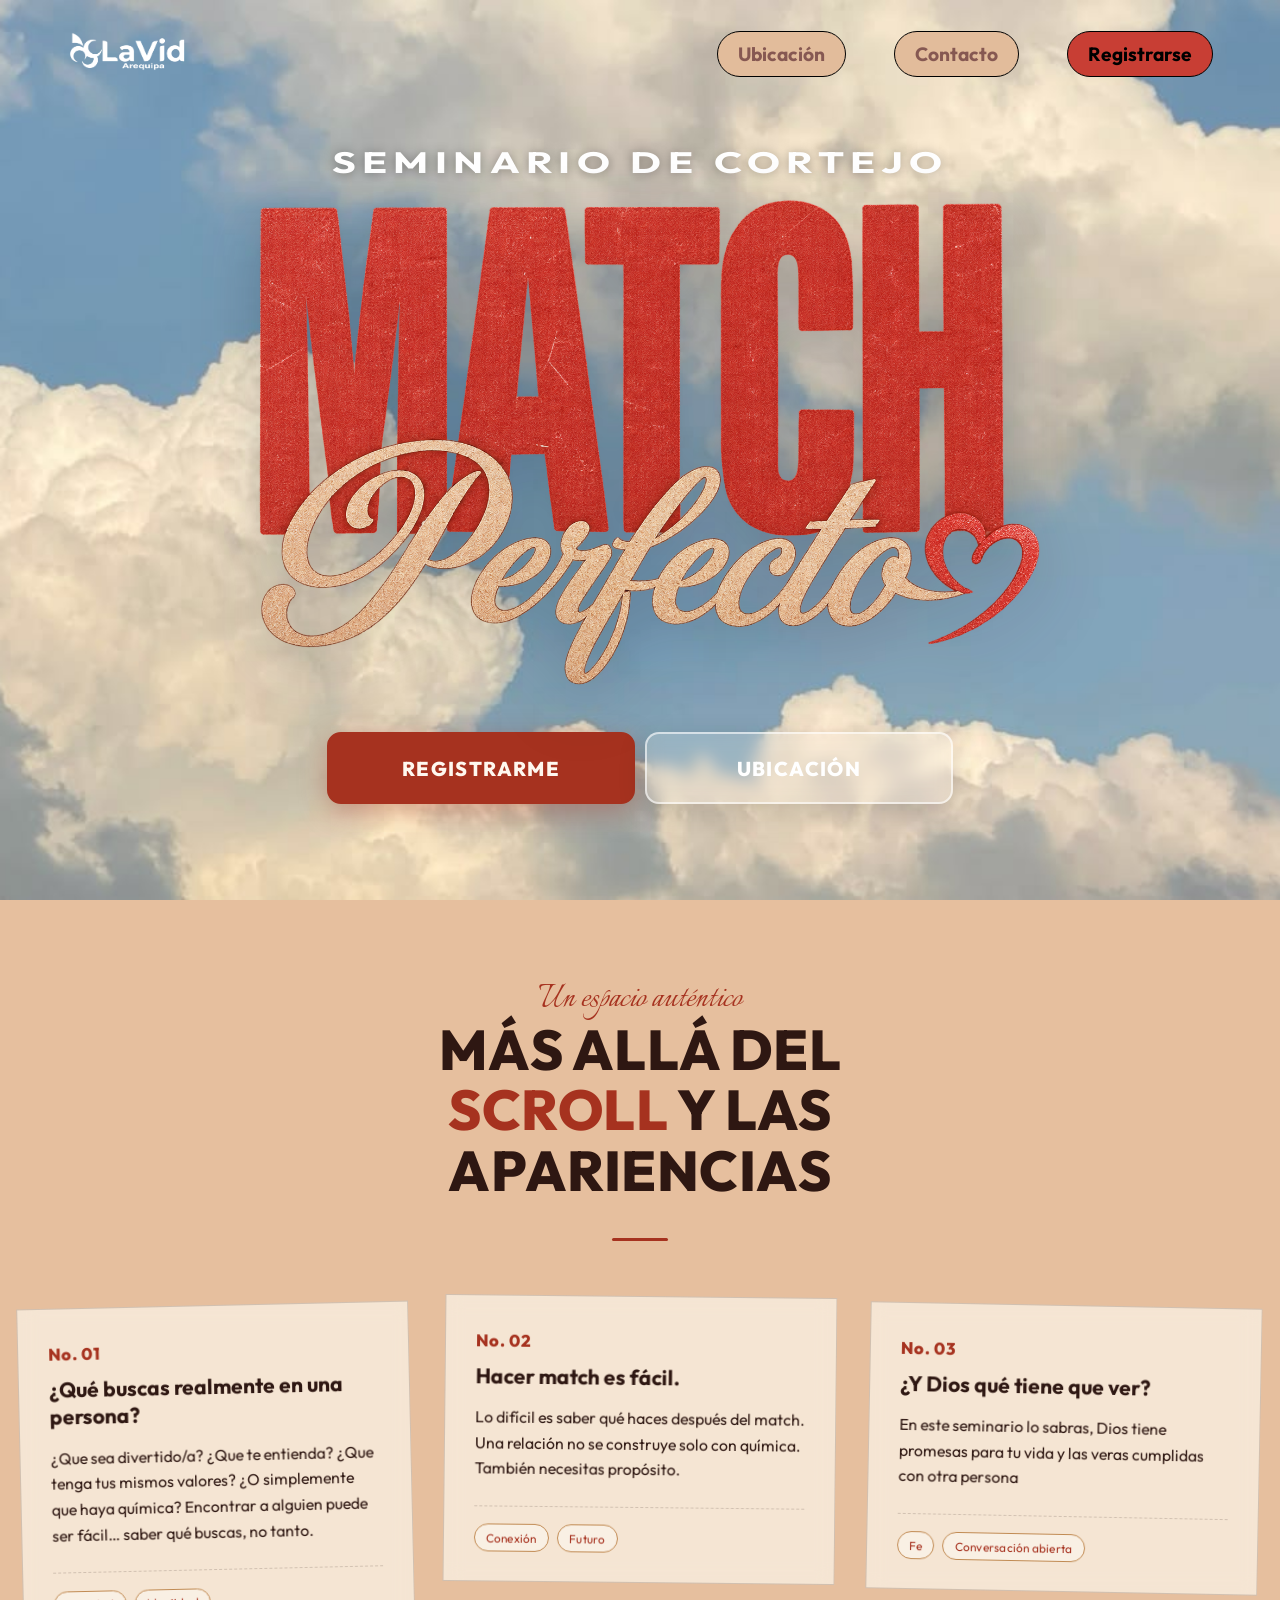
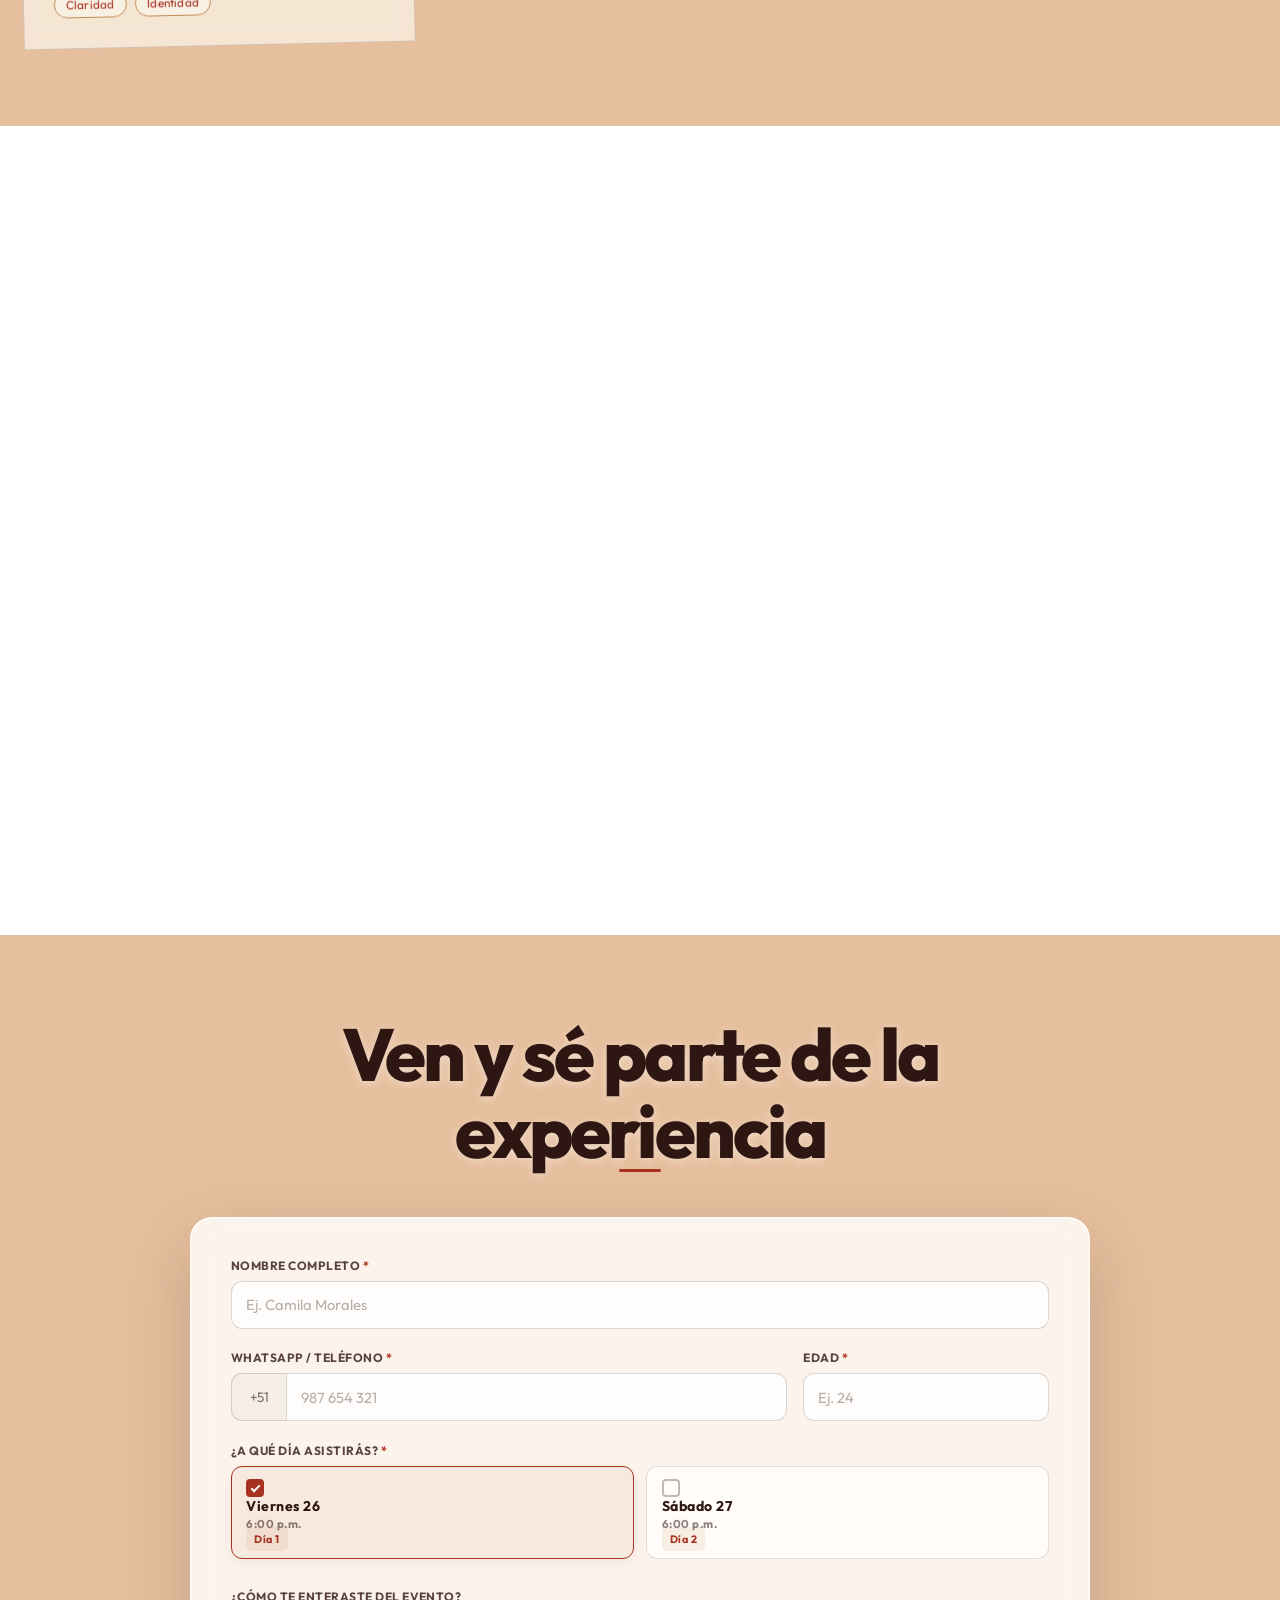
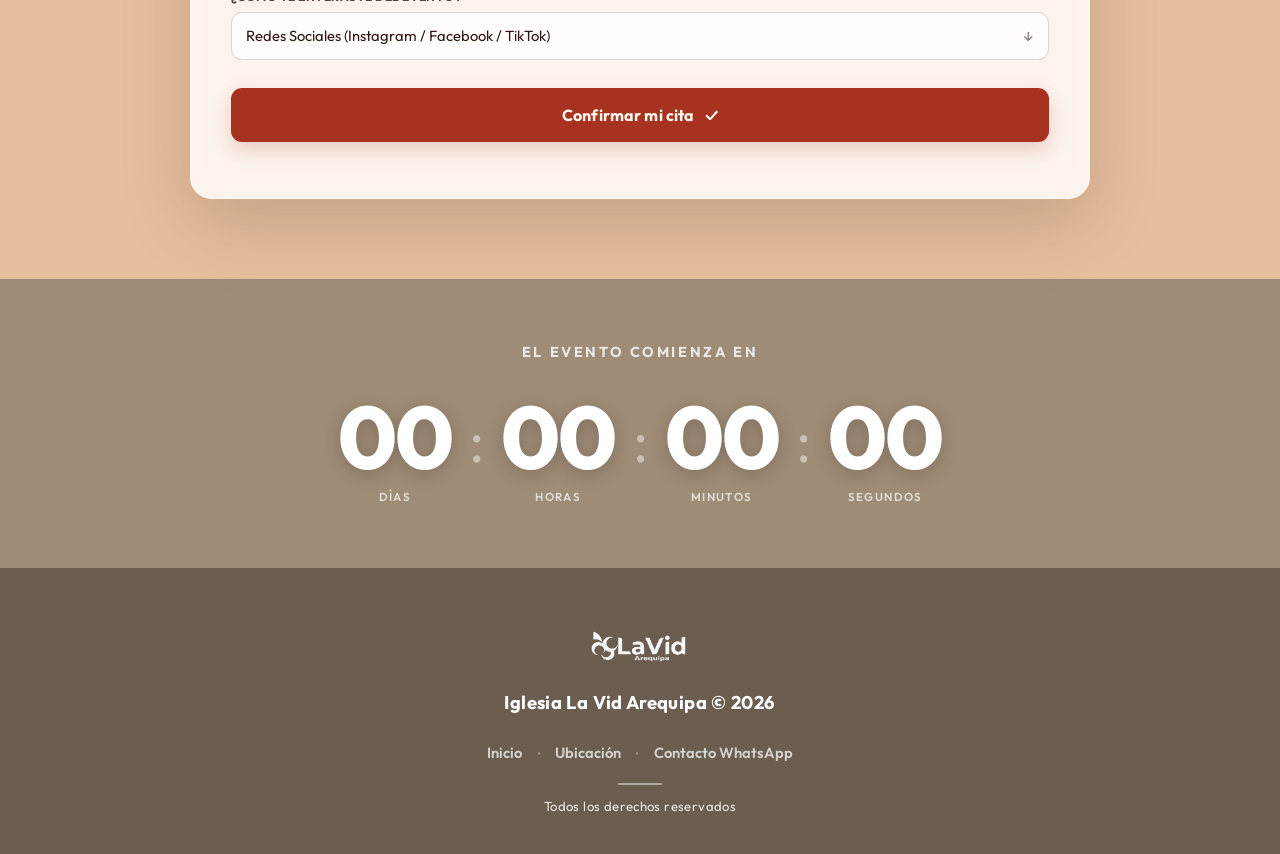
==== index.html @ 31c8af8b "agrega archivos del sitio" ====
<!DOCTYPE html>
<html lang="es">

<head>
    <meta charset="UTF-8">
    <meta name="viewport" content="width=device-width, initial-scale=1.0">
    <link rel="preconnect" href="https://fonts.googleapis.com">
    <link rel="shortcut icon" href="Logo-multiuso.png" type="image/x-icon">
    <link
        href="https://fonts.googleapis.com/css2?family=Italianno&family=Outfit:wght@400;500;600;700;800;900&display=swap"
        rel="stylesheet">
    <link rel="stylesheet" href="style.css">
    <title>Match Perfecto | La Vid Arequipa</title>
</head>

<body>
    <header>
        <a href="index.html"><img src="Logo La Vid Blanco (1).png" alt="Logo La Vid" class="logo"></a>
        <button class="hamburger" id="hamburgerBtn" aria-label="Abrir menú" aria-expanded="false">
            <span class="hamburger-line"></span>
            <span class="hamburger-line"></span>
            <span class="hamburger-line"></span>
        </button>
        <nav class="nav" id="mainNav">
            <ul>
                <li><a href="ubicación.html">Ubicación</a></li>
                <li><a href="#" id="contactoBtn" class="contacto-btn">Contacto</a></li>
            </ul>
            <button class="btn-registrarse"
                onclick="document.getElementById('reservationForm').scrollIntoView({behavior:'smooth'})">Registrarse</button>
        </nav>
    </header>
    <div class="nav-overlay" id="navOverlay"></div>
    <main class="hero-container">
        <div class="hero" data-anim="fade-up">
            <h1 class="sr-only">Match Perfecto</h1>
            <div class="hero-title-wrapper" id="heroTitleWrapper">
                <p class="hero-seminario">SEMINARIO DE CORTEJO</p>
                <picture class="hero-title-picture">
                    <source srcset="Match-titulo.png" type="image/png">
                    <img src="Match-titulo.png" alt="Match Perfecto - Título Principal" class="hero-title-img"
                        id="heroTitleImg" width="1296" height="837" loading="eager" fetchpriority="high"
                        draggable="false">
                </picture>
            </div>
            <div class="hero-cta">
                <a href="#reservationForm" class="hero-btn hero-btn--primary">REGISTRARME</a>
                <a href="ubicación.html" class="hero-btn hero-btn--secondary">UBICACIÓN</a>
            </div>
        </div>
    </main>

    <!-- Sección Rompecabezas tras el Hero -->
    <section class="section-2" id="puzzleSection" aria-label="Sección Rompecabezas">
        <div class="lv-root">
            <div class="lv-header" data-anim="fade-up">
                <p class="lv-eyebrow">Un espacio auténtico</p>
                <h2 class="lv-headline">Más allá del <span class="lv-accent">scroll</span> y las apariencias</h2>
                <span class="lv-rule"></span>
            </div>

            <div class="lv-cards">
                <article class="lv-card" data-anim="fade-up">
                    <span class="lv-num">No. 01</span>
                    <h3>¿Qué buscas realmente en una persona?</h3>
                    <p>¿Que sea divertido/a? ¿Que te entienda? ¿Que tenga tus mismos valores? ¿O simplemente que haya
                        química? Encontrar a alguien puede ser fácil… saber qué buscas, no tanto.</p>
                    <hr class="lv-divider">
                    <div class="lv-tags">
                        <span>Claridad</span>
                        <span>Identidad</span>
                    </div>
                </article>

                <article class="lv-card" data-anim="fade-up">
                    <span class="lv-num">No. 02</span>
                    <h3>Hacer match es fácil.</h3>
                    <p>Lo difícil es saber qué haces después del match. Una relación no se construye solo con química.
                        También necesitas propósito.</p>
                    <hr class="lv-divider">
                    <div class="lv-tags">
                        <span>Conexión</span>
                        <span>Futuro</span>
                    </div>
                </article>

                <article class="lv-card" data-anim="fade-up">
                    <span class="lv-num">No. 03</span>
                    <h3>¿Y Dios qué tiene que ver?</h3>
                    <p>En este seminario lo sabras, Dios tiene promesas para tu vida y las veras cumplidas con otra
                        persona</p>
                    <hr class="lv-divider">
                    <div class="lv-tags">
                        <span>Fe</span>
                        <span>Conversación abierta</span>
                    </div>
                </article>
            </div>
        </div>
    </section>
    <section class="event-section">

        <div class="event-container">

            <div class="event-header" data-anim="fade-up">

                <span class="event-eyebrow">
                    COORDENADAS DEL EVENTO
                </span>

                <h2 class="event-title">
                    Tienes una cita.
                </h2>

                <p class="event-description">
                    Reserva el fin de semana para conectar con lo que realmente importa.
                </p>

            </div>


            <div class="event-cards">

                <!-- FECHA -->
                <article class="event-card" data-anim="fade-up">

                    <div class="event-icon">

                        <svg viewBox="0 0 24 24" aria-hidden="true">
                            <rect x="3" y="4.5" width="18" height="17" rx="2"></rect>
                            <line x1="7" y1="2.5" x2="7" y2="6.5"></line>
                            <line x1="17" y1="2.5" x2="17" y2="6.5"></line>
                            <line x1="3" y1="9" x2="21" y2="9"></line>
                        </svg>

                    </div>

                    <span class="event-label">
                        FECHA
                    </span>

                    <h3 class="event-main">
                        26 y 27 de<br>
                        Septiembre
                    </h3>

                    <p class="event-small">
                        Elige tu día o ven a ambos
                    </p>

                </article>


                <!-- HORARIO -->
                <article class="event-card" data-anim="fade-up">

                    <div class="event-icon">

                        <svg viewBox="0 0 24 24" aria-hidden="true">
                            <circle cx="12" cy="12" r="9"></circle>
                            <polyline points="12,7 12,12 15.5,14"></polyline>
                        </svg>

                    </div>

                    <span class="event-label">
                        HORARIO
                    </span>

                    <h3 class="event-main">
                        6:00 p.m.
                    </h3>

                    <p class="event-small">
                        Puntualidad recomendada
                    </p>

                </article>


                <!-- LUGAR -->
                <article class="event-card event-card--interactive" data-anim="fade-up"
                    onclick="window.location.href='ubicación.html'">

                    <div class="event-icon">

                        <svg viewBox="0 0 24 24" aria-hidden="true">
                            <path d="M20 10.5c0 5-8 10-8 10s-8-5-8-10a8 8 0 1 1 16 0z"></path>
                            <circle cx="12" cy="10.5" r="2.5"></circle>
                        </svg>

                    </div>

                    <span class="event-label">
                        LUGAR
                    </span>

                    <h3 class="event-main event-location">
                        Av. Jorge Chávez
                    </h3>

                    <p class="event-small">
                        Arequipa, Perú
                    </p>

                    <a href="ubicación.html" class="event-card-action">Ver mapa y referencias →</a>

                </article>

            </div>

        </div>

    </section>
    <section class="section-4">
        <div class="reservation-container" data-anim="fade-up">

            <!-- CABECERA -->
            <div class="reservation-header">

                <h2 class="reservation-title">
                    Ven y sé parte de la experiencia
                </h2>



                <span class="reservation-line"></span>

            </div>


            <!-- FORMULARIO -->
            <form class="reservation-form" id="reservationForm" action="https://formspree.io/f/xgaerryn" method="POST">

                <!-- NOMBRE -->
                <div class="form-group">

                    <label for="name">
                        NOMBRE COMPLETO <span>*</span>
                    </label>

                    <input type="text" id="name" name="name" placeholder="Ej. Camila Morales" autocomplete="name"
                        required>

                </div>


                <!-- WHATSAPP + EDAD -->
                <div class="form-row">

                    <div class="form-group whatsapp-group">

                        <label for="phone">
                            WHATSAPP / TELÉFONO <span>*</span>
                        </label>

                        <div class="phone-input">

                            <div class="phone-prefix">
                                +51
                            </div>

                            <input type="tel" id="phone" name="phone" placeholder="987 654 321" autocomplete="tel"
                                inputmode="tel" required>

                        </div>

                    </div>


                    <div class="form-group age-group">

                        <label for="age">
                            EDAD <span>*</span>
                        </label>

                        <input type="number" id="age" name="age" placeholder="Ej. 24" min="13" max="100" required>

                    </div>

                </div>


                <!-- DÍA -->
                <div class="form-group">

                    <label>
                        ¿A QUÉ DÍA ASISTIRÁS? <span>*</span>
                    </label>

                    <div class="day-options">

                        <label class="day-option active">

                            <input type="checkbox" name="day" value="Viernes 26" checked>

                            <div class="day-check"></div>

                            <div class="day-info">

                                <strong>
                                    Viernes 26
                                </strong>

                                <small>
                                    6:00 p.m.
                                </small>

                            </div>

                            <span class="day-number">
                                Día 1
                            </span>

                        </label>


                        <label class="day-option">

                            <input type="checkbox" name="day" value="Sábado 27">

                            <div class="day-check"></div>

                            <div class="day-info">

                                <strong>
                                    Sábado 27
                                </strong>

                                <small>
                                    6:00 p.m.
                                </small>

                            </div>

                            <span class="day-number">
                                Día 2
                            </span>

                        </label>

                    </div>

                </div>


                <!-- CÓMO SE ENTERÓ -->
                <div class="form-group">

                    <label for="source">
                        ¿CÓMO TE ENTERASTE DEL EVENTO?
                    </label>

                    <div class="select-wrapper">

                        <select id="source" name="source">

                            <option value="Redes Sociales">
                                Redes Sociales (Instagram / Facebook / TikTok)
                            </option>

                            <option value="Amigos">
                                Por un amigo
                            </option>

                            <option value="Iglesia">
                                Por la iglesia
                            </option>

                            <option value="Invitación">
                                Invitación personal
                            </option>

                            <option value="Otro">
                                Otro
                            </option>

                        </select>

                        <span class="select-arrow">
                            ↓
                        </span>

                    </div>

                </div>


                <!-- BOTÓN -->
                <button type="submit" class="reservation-button">
                    Confirmar mi cita
                    <span>✓</span>
                </button>


                <!-- MENSAJE -->
                <div class="reservation-message" id="reservationMessage" aria-live="polite"></div>

            </form>

        </div>

    </section>

    <!-- COUNTDOWN -->
    <section class="countdown-section" id="countdownSection">
        <div class="countdown-inner">
            <p class="countdown-label">EL EVENTO COMIENZA EN</p>
            <div class="countdown-boxes">
                <div class="countdown-box">
                    <span class="countdown-value" id="cdDays">00</span>
                    <span class="countdown-unit">DÍAS</span>
                </div>
                <span class="countdown-separator">:</span>
                <div class="countdown-box">
                    <span class="countdown-value" id="cdHours">00</span>
                    <span class="countdown-unit">HORAS</span>
                </div>
                <span class="countdown-separator">:</span>
                <div class="countdown-box">
                    <span class="countdown-value" id="cdMinutes">00</span>
                    <span class="countdown-unit">MINUTOS</span>
                </div>
                <span class="countdown-separator">:</span>
                <div class="countdown-box">
                    <span class="countdown-value" id="cdSeconds">00</span>
                    <span class="countdown-unit">SEGUNDOS</span>
                </div>
            </div>
        </div>
    </section>

    <!-- FOOTER -->
    <footer class="site-footer" data-anim="fade-up">
        <div class="footer-inner">
            <a href="index.html"><img src="Logo La Vid Blanco (1).png" alt="Logo La Vid" class="footer-logo"></a>
            <p class="footer-text">Iglesia La Vid Arequipa © 2026</p>
            <div class="footer-links">
                <a href="index.html">Inicio</a>
                <span class="footer-dot">•</span>
                <a href="ubicación.html">Ubicación</a>
                <span class="footer-dot">•</span>
                <a href="#" class="contacto-btn">Contacto WhatsApp</a>
            </div>
            <span class="footer-line"></span>
            <p class="footer-sub">Todos los derechos reservados</p>
        </div>
    </footer>

    <script>
        (function () {
            /* ---- Hamburger menu ---- */
            const btn = document.getElementById('hamburgerBtn');
            const nav = document.getElementById('mainNav');
            const overlay = document.getElementById('navOverlay');
            function toggle() {
                const open = nav.classList.toggle('nav--open');
                btn.classList.toggle('hamburger--active', open);
                overlay.classList.toggle('nav-overlay--visible', open);
                btn.setAttribute('aria-expanded', open);
                document.body.style.overflow = open ? 'hidden' : '';
            }
            function close() {
                nav.classList.remove('nav--open');
                btn.classList.remove('hamburger--active');
                overlay.classList.remove('nav-overlay--visible');
                btn.setAttribute('aria-expanded', 'false');
                document.body.style.overflow = '';
            }
            btn.addEventListener('click', toggle);
            overlay.addEventListener('click', close);
            nav.querySelectorAll('a, .btn-registrarse').forEach(function (el) {
                el.addEventListener('click', close);
            });

            /* ---- Scroll entrance animations ---- */
            var animEls = document.querySelectorAll('[data-anim]');
            if ('IntersectionObserver' in window) {
                var delay = 0;
                var observer = new IntersectionObserver(function (entries) {
                    entries.forEach(function (entry) {
                        if (entry.isIntersecting) {
                            var el = entry.target;
                            var d = el.dataset.delay || 0;
                            setTimeout(function () {
                                el.classList.add('anim-visible');
                            }, d);
                            observer.unobserve(el);
                        }
                    });
                }, { threshold: 0.12, rootMargin: '0px 0px -40px 0px' });

                animEls.forEach(function (el, i) {
                    /* stagger cards */
                    if (el.classList.contains('lv-card') || el.classList.contains('event-card')) {
                        el.dataset.delay = i * 120;
                    }
                    observer.observe(el);
                });
            } else {
                /* fallback: show everything */
                animEls.forEach(function (el) { el.classList.add('anim-visible'); });
            }

            /* ---- Day option checkbox toggle ---- */
            document.querySelectorAll('.day-option').forEach(function (opt) {
                var cb = opt.querySelector('input[type="checkbox"]');
                opt.addEventListener('click', function (e) {
                    if (e.target !== cb) {
                        // click was on the label wrapper, checkbox toggles automatically
                    }
                    setTimeout(function () {
                        opt.classList.toggle('active', cb.checked);
                    }, 0);
                });
            });

            /* ---- WhatsApp Contact ---- */
            // 👉 AQUÍ SOLO CAMBIA EL NÚMERO (código de país sin signos ni espacios, ej: 51987654321)
            var WHATSAPP_NUMERO = '51999999999'; // 👈 Pon tu número aquí
            var WHATSAPP_MENSAJE = '¡Hola! Quisiera más información sobre el evento Match Perfecto 🎯';

            function contactarWhatsApp() {
                var cleanNumber = WHATSAPP_NUMERO.replace(/[^0-9]/g, '');
                var url = 'https://wa.me/' + cleanNumber + '?text=' + encodeURIComponent(WHATSAPP_MENSAJE);
                window.open(url, '_blank', 'noopener,noreferrer');
            }

            document.querySelectorAll('.contacto-btn, #contactoBtn').forEach(function (btnEl) {
                btnEl.addEventListener('click', function (e) {
                    e.preventDefault();
                    contactarWhatsApp();
                });
            });

            /* ---- Smooth scroll for hero CTA ---- */
            document.querySelectorAll('.hero-btn--primary').forEach(function (btn) {
                btn.addEventListener('click', function (e) {
                    e.preventDefault();
                    var target = document.getElementById('reservationForm');
                    if (target) target.scrollIntoView({ behavior: 'smooth' });
                });
            });

            /* ---- Countdown Timer ---- */
            (function countdown() {
                // Target: September 26, 2026 at 6:00 PM (local time)
                var target = new Date(2026, 8, 26, 18, 0, 0).getTime();
                var daysEl = document.getElementById('cdDays');
                var hoursEl = document.getElementById('cdHours');
                var minutesEl = document.getElementById('cdMinutes');
                var secondsEl = document.getElementById('cdSeconds');

                function pad(n) { return n < 10 ? '0' + n : n; }

                function update() {
                    var now = Date.now();
                    var diff = target - now;
                    if (diff <= 0) {
                        daysEl.textContent = '00';
                        hoursEl.textContent = '00';
                        minutesEl.textContent = '00';
                        secondsEl.textContent = '00';
                        return;
                    }
                    var d = Math.floor(diff / (1000 * 60 * 60 * 24));
                    var h = Math.floor((diff / (1000 * 60 * 60)) % 24);
                    var m = Math.floor((diff / (1000 * 60)) % 60);
                    var s = Math.floor((diff / 1000) % 60);
                    daysEl.textContent = pad(d);
                    hoursEl.textContent = pad(h);
                    minutesEl.textContent = pad(m);
                    secondsEl.textContent = pad(s);
                }
                update();
                setInterval(update, 1000);
            })();
        })();
    </script>
</body>

</html>
---- style.css ----
/* Reset y diseño base */
*,
*::before,
*::after {
    margin: 0;
    padding: 0;
    box-sizing: border-box;
}


:root {
    --hero-max-width: min(860px, 90vw);
    --hero-aspect: 1296 / 837;
    --ink: #2E1712;
    --brick: #A6321F;
    --gold: #C08A52;
    --paper: rgba(251, 244, 232, 0.72);
    --line: rgba(46, 23, 18, 0.18);
    /* Tipografías: Outfit (sin serifa), Italianno (manuscrita) */
    font-family: 'Outfit', -apple-system, BlinkMacSystemFont, 'Segoe UI', Roboto, sans-serif;
    color: var(--ink);
}

/* =========================================================
   ANIMACIONES DE ENTRADA (Scroll)
========================================================= */
@keyframes fadeUp {
    from {
        opacity: 0;
        transform: translateY(32px);
    }

    to {
        opacity: 1;
        transform: translateY(0);
    }
}

[data-anim] {
    opacity: 0;
    transform: translateY(32px);
    transition: opacity 0.7s cubic-bezier(0.16, 1, 0.3, 1),
        transform 0.7s cubic-bezier(0.16, 1, 0.3, 1);
}

[data-anim].anim-visible {
    opacity: 1;
    transform: translateY(0);
}

body {
    width: 100%;
    min-height: 100vh;
    min-height: 100dvh;
    background: url(sky.jpg) center / cover no-repeat fixed;
    font-family: 'Outfit', -apple-system, BlinkMacSystemFont, 'Segoe UI', Roboto, sans-serif;
    display: flex;
    flex-direction: column;
    justify-content: flex-start;
    align-items: center;
    overflow-x: hidden;
}

/*------------HEADER--------------------*/
header {
    width: 100%;
    max-width: 100%;
    min-height: 4rem;
    background-color: transparent;
    display: flex;
    align-items: center;
    justify-content: space-between;
    padding: 1.5rem 4.2rem;
    gap: 1rem;
    flex-wrap: wrap;
    position: fixed;
    top: 0;
    z-index: 100;
}

/*-----LOGO----------*/
.logo {
    max-width: 100%;
    height: 55px;
    transition: transform 0.3s ease-in-out;
}

.logo:hover {
    cursor: pointer;
    transform: scale(1.1);
}

/*---------------NAV-----------------*/
.nav {
    display: flex;
    align-items: center;
    justify-content: space-between;
    gap: 3rem;

}

ul {
    display: flex;
    gap: 3rem;
    list-style: none;
}

a {
    text-decoration: none;
    color: #4a152199;
    font-family: 'Outfit', sans-serif;
    font-size: 1.2rem;
    font-weight: bold;
}

li {
    border: 1px solid #000;
    padding: 10px 20px;
    border-radius: 50px;
    background-color: #e2bc9b;
}

nav:hover {
    cursor: pointer;
}

button {
    background-color: transparent;
    border: 1px solid #000;
    padding: 10px 20px;
    border-radius: 50px;
    font-size: 1.2rem;
    font-family: 'Outfit', sans-serif;
    font-weight: bold;
    background-color: #c83e34;
}

/* ---- Hamburger Button ---- */
.hamburger {
    display: none;
    flex-direction: column;
    justify-content: center;
    align-items: center;
    gap: 5px;
    width: 42px;
    height: 42px;
    background: rgba(255, 255, 255, 0.15);
    backdrop-filter: blur(8px);
    -webkit-backdrop-filter: blur(8px);
    border: 1px solid rgba(255, 255, 255, 0.25);
    border-radius: 10px;
    padding: 0;
    cursor: pointer;
    z-index: 200;
    transition: background 0.3s ease;
}

.hamburger:hover {
    background: rgba(255, 255, 255, 0.28);
}

.hamburger-line {
    display: block;
    width: 22px;
    height: 2.5px;
    background: #fff;
    border-radius: 2px;
    transition: transform 0.35s cubic-bezier(0.4, 0, 0.2, 1),
        opacity 0.25s ease;
    transform-origin: center;
}

.hamburger--active .hamburger-line:nth-child(1) {
    transform: translateY(7.5px) rotate(45deg);
}

.hamburger--active .hamburger-line:nth-child(2) {
    opacity: 0;
}

.hamburger--active .hamburger-line:nth-child(3) {
    transform: translateY(-7.5px) rotate(-45deg);
}

/* ---- Nav Overlay ---- */
.nav-overlay {
    position: fixed;
    inset: 0;
    background: rgba(0, 0, 0, 0.45);
    backdrop-filter: blur(2px);
    -webkit-backdrop-filter: blur(2px);
    z-index: 90;
    opacity: 0;
    pointer-events: none;
    transition: opacity 0.35s ease;
}

.nav-overlay--visible {
    opacity: 1;
    pointer-events: auto;
}

/* Contenedor principal del Hero */
.hero-container {
    width: 100%;
    min-height: 100vh;
    min-height: 100dvh;
    display: flex;
    justify-content: center;
    align-items: center;
    padding: 5rem 1.25rem 2.5rem;
    position: relative;
}

.hero {
    width: 100%;
    display: flex;
    flex-direction: column;
    justify-content: center;
    align-items: center;
}

/* Envoltura del título para preservar proporción y animación */
.hero-title-wrapper {
    width: 100%;
    max-width: var(--hero-max-width);
    display: flex;
    flex-direction: column;
    justify-content: center;
    align-items: center;
    position: relative;
    animation: heroFloat 5.5s ease-in-out infinite;
    will-change: transform;
}

/* SEMINARIO DE CORTEJO */
.hero-seminario {
    width: 100%;
    text-align: center;
    font-family: 'Trebuchet MS', 'Tahoma', 'Outfit', sans-serif;
    font-weight: 700;
    font-size: clamp(0.95rem, 3.2vw, 2.6rem);
    letter-spacing: clamp(0.12em, 0.5vw, 0.28em);
    text-transform: uppercase;
    color: #fff;
    line-height: 1;
    margin: 0 0 clamp(-2.2rem, -2.5vw, -0.4rem) 0;
    padding: 0;
    text-shadow: 0 2px 12px rgba(0, 0, 0, 0.35);
    transform: scaleY(0.72);
    transform-origin: bottom center;
}

.hero-title-picture {
    width: 100%;
    display: flex;
    justify-content: center;
    align-items: center;
}

/* Hero CTA Buttons */
.hero-cta {
    display: flex;
    align-items: center;
    justify-content: center;
    gap: clamp(0.35rem, 0.8vw, 0.6rem);
    margin-top: clamp(1rem, 2.5vw, 2.2rem);
    width: 100%;
    max-width: 650px;
    padding: 0 0.75rem;
}

.hero-btn {
    display: inline-flex;
    align-items: center;
    justify-content: center;
    padding: clamp(1rem, 2vw, 1.35rem) clamp(1.2rem, 3vw, 2.8rem);
    border-radius: 14px;
    font-family: 'Outfit', sans-serif;
    font-size: clamp(0.95rem, 1.7vw, 1.25rem);
    font-weight: 800;
    letter-spacing: 0.07em;
    text-decoration: none;
    text-transform: uppercase;
    cursor: pointer;
    transition: transform 0.3s cubic-bezier(0.16, 1, 0.3, 1),
                box-shadow 0.3s cubic-bezier(0.16, 1, 0.3, 1),
                background 0.3s cubic-bezier(0.16, 1, 0.3, 1),
                border-color 0.3s ease;
    flex: 1;
    min-width: 0;
    text-align: center;
    white-space: nowrap;
}

.hero-btn--primary {
    background: var(--brick);
    color: #FFF8EF;
    border: 2px solid var(--brick);
    box-shadow: 0 8px 28px rgba(166, 50, 31, 0.35);
}

.hero-btn--primary:hover {
    background: #8F291B;
    border-color: #8F291B;
    transform: translateY(-3px);
    box-shadow: 0 14px 38px rgba(166, 50, 31, 0.45);
}

.hero-btn--secondary {
    background: rgba(255, 255, 255, 0.18);
    color: #fff;
    border: 2px solid rgba(255, 255, 255, 0.6);
    backdrop-filter: blur(8px);
    -webkit-backdrop-filter: blur(8px);
    box-shadow: 0 8px 28px rgba(0, 0, 0, 0.15);
}

.hero-btn--secondary:hover {
    background: rgba(255, 255, 255, 0.32);
    border-color: #fff;
    transform: translateY(-3px);
    box-shadow: 0 14px 38px rgba(0, 0, 0, 0.22);
}

/* Imagen del título responsive pero siempre idéntica en proporciones y texturas */
.hero-title-img {
    width: 100%;
    height: auto;
    aspect-ratio: var(--hero-aspect);
    object-fit: contain;
    display: block;
    user-select: none;
    -webkit-user-drag: none;
    filter: drop-shadow(0 16px 32px rgba(18, 32, 54, 0.28));
    transition: transform 0.4s cubic-bezier(0.16, 1, 0.3, 1),
        filter 0.4s cubic-bezier(0.16, 1, 0.3, 1);
}

/* Micro-interacción al interactuar */
.hero-title-wrapper:hover .hero-title-img {
    transform: scale(1.018);
    filter: drop-shadow(0 22px 42px rgba(18, 32, 54, 0.38));
}

/* Animación sutil de levitación atmosférica */
@keyframes heroFloat {

    0%,
    100% {
        transform: translateY(0);
    }

    50% {
        transform: translateY(-8px);
    }
}

/* Accesibilidad para motores de búsqueda y lectores de pantalla */
.sr-only {
    position: absolute;
    width: 1px;
    height: 1px;
    padding: 0;
    margin: -1px;
    overflow: hidden;
    clip: rect(0, 0, 0, 0);
    white-space: nowrap;
    border-width: 0;
}

/* ---- Responsive: Tablet & Mobile ---- */
@media (max-width: 768px) {
    header {
        padding: 1rem 1.2rem;
    }

    .logo {
        height: 40px;
    }

    .hamburger {
        display: flex;
    }

    .nav {
        position: fixed;
        top: 0;
        right: 0;
        width: min(300px, 80vw);
        height: 100vh;
        height: 100dvh;
        flex-direction: column;
        align-items: stretch;
        justify-content: flex-start;
        padding: 5rem 1.8rem 2rem;
        gap: 1.5rem;
        background: linear-gradient(165deg, #3b1510 0%, #1e0b09 100%);
        transform: translateX(100%);
        transition: transform 0.4s cubic-bezier(0.4, 0, 0.2, 1);
        z-index: 150;
        box-shadow: -8px 0 30px rgba(0, 0, 0, 0.35);
    }

    .nav--open {
        transform: translateX(0);
    }

    .nav ul {
        flex-direction: column;
        gap: 0.6rem;
    }

    .nav ul li {
        background: rgba(255, 255, 255, 0.08);
        border-color: rgba(255, 255, 255, 0.15);
        text-align: center;
    }

    .nav ul li a {
        color: rgba(255, 255, 255, 0.85);
        font-size: 1.05rem;
    }

    .nav .btn-registrarse {
        width: 100%;
        text-align: center;
        color: #fff;
    }

    .hero-container {
        min-height: 50vh;
        min-height: 50dvh;
        padding: 4rem 1rem 2rem;
    }

    .hero-title-wrapper {
        max-width: 92vw;
    }

    .hero-seminario {
        margin-bottom: -1.4rem;
        font-size: clamp(0.85rem, 2.8vw, 1.6rem);
    }

    .hero-cta {
        margin-top: 1rem;
    }

    .hero-btn {
        padding: 0.85rem 1.8rem;
        font-size: 0.95rem;
    }
}

/* Ajustes responsivos para pantallas ultra-pequeñas */
@media (max-width: 480px) {
    header {
        padding: 0.8rem 1rem;
    }

    .logo {
        height: 34px;
    }

    .hero-container {
        padding: 3.5rem 0.75rem 1.5rem;
    }

    .hero-title-wrapper {
        max-width: 96vw;
        animation-duration: 4.8s;
    }

    .hero-title-img {
        filter: drop-shadow(0 10px 22px rgba(18, 32, 54, 0.25));
    }

    .hero-seminario {
        margin-bottom: -1rem;
        font-size: clamp(0.7rem, 3vw, 1.1rem);
        letter-spacing: 0.2em;
    }

    .hero-cta {
        margin-top: 0.8rem;
        gap: 0.4rem;
    }

    .hero-btn {
        padding: 0.75rem 1.2rem;
        font-size: 0.85rem;
        border-radius: 10px;
    }
}

/* Reducción de movimiento para accesibilidad */
@media (prefers-reduced-motion: reduce) {
    .hero-title-wrapper {
        animation: none;
    }

    .hero-title-wrapper:hover .hero-title-img {
        transform: none;
    }
}

/* ===================================================
   (DESPUÉS DEL HERO)
   =================================================== */
.section-2,
.section-4 {
    background-color: #E6BF9E;
    width: 100%;
    min-height: 70vh;
    display: flex;
    justify-content: center;
    align-items: center;
    padding: 5rem 1.25rem;
}

.section-3 {
    width: 100%;
    min-height: 100vh;
}


.lv-header {
    text-align: center;
    max-width: 620px;
    margin: 0 auto 3.75rem;
}

.lv-eyebrow {
    font-family: 'Italianno', cursive;
    font-size: 2.4rem;
    line-height: 1;
    color: var(--brick);
    margin: 0 0 .1rem;
}

.lv-headline {
    font-family: 'Outfit', sans-serif;
    text-transform: uppercase;
    font-weight: 800;
    font-size: clamp(2.1rem, 4vw + 1.2rem, 3.5rem);
    line-height: 1.08;
    letter-spacing: .01em;
    margin: 0 0 1.5rem;
}

.lv-headline .lv-accent {
    color: var(--brick);
}

.lv-rule {
    display: inline-block;
    width: 56px;
    height: 3px;
    background: var(--brick);
    border-radius: 2px;
}

.lv-cards {
    display: grid;
    grid-template-columns: repeat(3, 1fr);
    gap: 2rem;
    align-items: start;
}

.lv-card {
    background: var(--paper);
    -webkit-backdrop-filter: blur(10px);
    backdrop-filter: blur(10px);
    border: 1px solid var(--line);
    padding: 2.1rem 1.85rem 1.85rem;
    transition: transform .25s ease;
}

@media (min-width:821px) {
    .lv-card:nth-child(1) {
        transform: rotate(-1.3deg);
    }

    .lv-card:nth-child(2) {
        transform: rotate(0.6deg);
        margin-top: -.6rem;
    }

    .lv-card:nth-child(3) {
        transform: rotate(1.1deg);
    }

    .lv-card:hover {
        transform: rotate(0deg);
    }
}

.lv-num {
    display: block;
    font-family: 'Outfit', sans-serif;
    font-weight: 800;
    font-size: 1.05rem;
    letter-spacing: .04em;
    color: var(--brick);
    margin-bottom: .75rem;
}

.lv-card h3 {
    font-family: 'Outfit', sans-serif;
    font-weight: 700;
    font-size: 1.32rem;
    line-height: 1.32;
    margin: 0 0 .9rem;
}

.lv-card p {
    font-family: 'Outfit', sans-serif;
    font-weight: 400;
    font-size: .99rem;
    line-height: 1.62;
    margin: 0 0 1.5rem;
    max-width: 34ch;
}

.lv-divider {
    border: none;
    border-top: 1px dashed var(--line);
    margin: 0 0 1.1rem;
}

.lv-tags {
    display: flex;
    gap: .5rem;
    flex-wrap: wrap;
}

.lv-tags span {
    font-family: 'Outfit', sans-serif;
    font-size: .74rem;
    letter-spacing: .02em;
    padding: .32rem .7rem;
    border: 1px solid var(--gold);
    border-radius: 999px;
    color: var(--brick);
    background: rgba(255, 255, 255, .4);
}

@media (max-width:820px) {
    .lv-cards {
        grid-template-columns: 1fr;
    }

    .lv-root {
        padding: 4rem 1.25rem 4.5rem;
    }
}

@media (prefers-reduced-motion: reduce) {
    .lv-card {
        transition: none;
    }
}

/*SECTION3*/



.event-section {
    width: 100%;
    min-height: 70vh;
    display: flex;
    justify-content: center;
    align-items: center;

    padding: 7rem 2rem;

    /* IMPORTANTE:
       No ponemos background-color.
       El cielo de body queda visible.
    */
    background: transparent;

    position: relative;
    overflow: hidden;
}


/* Contenedor general */

.event-container {
    width: 100%;
    max-width: 1250px;
    margin: 0 auto;
}


/* =========================================================
   CABECERA
========================================================= */

.event-header {
    text-align: center;

    max-width: 900px;
    margin: 0 auto 4.5rem;
}


/* Etiqueta superior */

.event-eyebrow {
    display: inline-flex;
    align-items: center;
    justify-content: center;

    padding: 0.55rem 1.4rem;

    border-radius: 999px;

    background: rgba(166, 50, 31, 0.88);

    border: 1px solid rgba(255, 255, 255, 0.28);

    color: #FFF8EF;

    font-family: 'Outfit', sans-serif;
    font-size: 0.78rem;
    font-weight: 600;

    letter-spacing: 0.08em;
    text-transform: uppercase;

    box-shadow:
        0 8px 25px rgba(46, 23, 18, 0.12);

    margin-bottom: 1.2rem;
}


/* Título */

.event-title {
    margin: 0;

    color: var(--ink);

    font-family: 'Outfit', sans-serif;

    font-size: clamp(3rem,
            6vw,
            5.2rem);

    font-weight: 800;

    line-height: 1.05;

    letter-spacing: -0.045em;

    text-shadow:
        0 2px 10px rgba(255, 255, 255, 0.35);
}


/* Descripción */

.event-description {
    margin: 1.2rem auto 0;

    max-width: 700px;

    color: rgba(46, 23, 18, 0.78);

    font-family: 'Outfit', sans-serif;

    font-size: clamp(1rem,
            1.5vw,
            1.25rem);

    font-weight: 400;

    line-height: 1.5;
}


/* =========================================================
   CARDS
========================================================= */

.event-cards {
    display: grid;

    grid-template-columns: repeat(3, 1fr);

    gap: 2rem;

    width: 100%;
}


/* Tarjeta */

.event-card {
    position: relative;

    min-height: 330px;

    padding: 2rem 1.8rem;

    display: flex;
    flex-direction: column;

    align-items: center;
    justify-content: flex-start;

    text-align: center;

    /* Cristal cálido */

    background: rgba(251, 244, 232, 0.72);

    border: 1px solid rgba(192, 138, 82, 0.55);

    border-radius: 18px;

    backdrop-filter: blur(8px);
    -webkit-backdrop-filter: blur(8px);

    box-shadow:
        0 15px 40px rgba(46, 23, 18, 0.12),
        inset 0 1px 0 rgba(255, 255, 255, 0.5);

    transition:
        transform 0.35s ease,
        box-shadow 0.35s ease,
        background 0.35s ease;
}


/* Pequeña inclinación como diseño editorial */

.event-card:nth-child(1) {
    transform: rotate(-0.8deg);
}

.event-card:nth-child(2) {
    transform: translateY(-8px);
}

.event-card:nth-child(3) {
    transform: rotate(0.8deg);
}


/* Hover */

.event-card:hover {
    transform: translateY(-10px) rotate(0deg);

    background: rgba(251, 244, 232, 0.84);

    box-shadow:
        0 25px 55px rgba(46, 23, 18, 0.18),
        inset 0 1px 0 rgba(255, 255, 255, 0.65);
}


/* =========================================================
   ICONOS
========================================================= */

.event-icon {
    width: 68px;
    height: 68px;

    border-radius: 50%;

    display: flex;
    align-items: center;
    justify-content: center;

    margin-bottom: 1.2rem;

    background: var(--brick);

    box-shadow:
        0 8px 18px rgba(166, 50, 31, 0.25);
}


/* SVG */

.event-icon svg {
    width: 30px;
    height: 30px;

    fill: none;

    stroke: #F8DFAE;

    stroke-width: 1.8;

    stroke-linecap: round;
    stroke-linejoin: round;
}


/* =========================================================
   TEXTOS
========================================================= */

.event-label {
    margin-bottom: 0.55rem;

    color: var(--brick);

    font-family: 'Outfit', sans-serif;

    font-size: 0.82rem;

    font-weight: 800;

    letter-spacing: 0.1em;

    text-transform: uppercase;
}


.event-main {
    margin: 0;

    color: var(--ink);

    font-family: 'Outfit', sans-serif;

    font-size: clamp(1.45rem,
            2vw,
            2rem);

    font-weight: 700;

    line-height: 1.3;

    letter-spacing: -0.025em;
}


/* Dirección */

.event-location {
    font-size: clamp(1.35rem,
            1.9vw,
            1.85rem);
}


/* Texto secundario */

.event-small {
    margin: 0.55rem 0 0;

    color: rgba(46, 23, 18, 0.65);

    font-family: 'Outfit', sans-serif;

    font-size: 0.92rem;

    line-height: 1.4;
}

/* =========================================================
   RESERVA TU CITA
========================================================= */


/* =========================================================
   CONTENEDOR
========================================================= */

.reservation-container {

    width: 100%;
    max-width: 900px;

    margin: 0 auto;
}


/* =========================================================
   CABECERA
========================================================= */

.reservation-header {

    text-align: center;

    margin-bottom: 2.8rem;
}


.reservation-title {

    margin: 0;

    color: var(--ink);

    font-family: 'Outfit', sans-serif;

    font-size: clamp(2.8rem,
            6vw,
            4.6rem);

    line-height: 1.05;

    font-weight: 800;

    letter-spacing: -0.04em;

    text-shadow:
        0 2px 10px rgba(255, 255, 255, 0.45);
}


.reservation-subtitle {

    margin: 0.7rem auto 1.2rem;

    color: rgba(46, 23, 18, 0.68);

    font-family: 'Outfit', sans-serif;

    font-size: clamp(0.95rem,
            1.6vw,
            1.15rem);

    line-height: 1.5;
}


.reservation-line {

    display: block;

    width: 42px;
    height: 3px;

    margin: 0 auto;

    background: var(--brick);

    border-radius: 999px;
}


/* =========================================================
   TARJETA DEL FORMULARIO
========================================================= */

.reservation-form {

    width: 100%;

    padding: 2.5rem;

    background: rgba(255, 252, 247, 0.88);

    border: 1px solid rgba(255, 255, 255, 0.75);

    border-radius: 22px;

    backdrop-filter: blur(14px);
    -webkit-backdrop-filter: blur(14px);

    box-shadow:
        0 25px 70px rgba(46, 23, 18, 0.18),
        inset 0 1px 0 rgba(255, 255, 255, 0.8);
}


/* =========================================================
   GRUPOS
========================================================= */

.form-group {

    width: 100%;

    margin-bottom: 1.35rem;
}


.form-group label {

    display: block;

    margin-bottom: 0.5rem;

    color: rgba(46, 23, 18, 0.8);

    font-family: 'Outfit', sans-serif;

    font-size: 0.75rem;

    font-weight: 700;

    letter-spacing: 0.04em;
}


.form-group label span {

    color: var(--brick);
}


/* =========================================================
   INPUTS
========================================================= */

.form-group input,
.form-group select {

    width: 100%;

    height: 48px;

    padding: 0 14px;

    border: 1px solid rgba(46, 23, 18, 0.16);

    border-radius: 11px;

    outline: none;

    background: rgba(255, 255, 255, 0.75);

    color: var(--ink);

    font-family: 'Outfit', sans-serif;

    font-size: 0.92rem;

    transition:
        border-color 0.25s ease,
        box-shadow 0.25s ease,
        background 0.25s ease;
}


.form-group input::placeholder {

    color: rgba(46, 23, 18, 0.35);
}


.form-group input:focus,
.form-group select:focus {

    border-color: var(--brick);

    background: #fff;

    box-shadow:
        0 0 0 3px rgba(166, 50, 31, 0.10);
}


/* =========================================================
   WHATSAPP + EDAD
========================================================= */

.form-row {

    display: grid;

    grid-template-columns: 1.7fr 0.75fr;

    gap: 1rem;
}


.phone-input {

    display: flex;

    width: 100%;

    height: 48px;
}


.phone-prefix {

    width: 55px;

    flex-shrink: 0;

    display: flex;

    align-items: center;
    justify-content: center;

    border: 1px solid rgba(46, 23, 18, 0.16);

    border-right: none;

    border-radius: 11px 0 0 11px;

    background: rgba(244, 238, 229, 0.85);

    color: rgba(46, 23, 18, 0.6);

    font-family: 'Outfit', sans-serif;

    font-size: 0.85rem;
}


.phone-input input {

    border-radius: 0 11px 11px 0;
}


/* =========================================================
   SELECCIÓN DE DÍA
========================================================= */

.day-options {

    display: grid;

    grid-template-columns: repeat(2, 1fr);

    gap: 0.8rem;
}


.day-option {

    position: relative;

    min-height: 62px;

    display: flex;

    align-items: center;

    gap: 0.75rem;

    padding: 0.75rem 0.9rem;

    border: 1.5px solid rgba(46, 23, 18, 0.13);

    border-radius: 11px;

    background: rgba(255, 255, 255, 0.72);

    cursor: pointer;

    transition:
        border-color 0.25s ease,
        background 0.25s ease,
        transform 0.25s ease;
}


.day-option:hover {

    transform: translateY(-2px);

    border-color: rgba(166, 50, 31, 0.4);
}


/* Ocultamos radio real */

.day-option input {

    position: absolute;

    opacity: 0;

    pointer-events: none;
}


/* Checkbox cuadrado */

.day-check {

    width: 18px;
    height: 18px;

    flex-shrink: 0;

    border: 2px solid rgba(46, 23, 18, 0.3);

    border-radius: 4px;

    position: relative;

    transition: border-color 0.2s ease, background 0.2s ease;
}


/* Opción seleccionada */

.day-option.active {

    border-color: var(--brick);

    background: rgba(166, 50, 31, 0.055);

    box-shadow:
        0 4px 14px rgba(166, 50, 31, 0.08);
}


.day-option.active .day-check {

    border-color: var(--brick);
    background: var(--brick);
}


.day-option.active .day-check::after {

    content: '';

    position: absolute;

    width: 5px;
    height: 9px;

    left: 4.5px;
    top: 1.5px;

    border: solid #fff;
    border-width: 0 2px 2px 0;

    transform: rotate(45deg);
}


/* Información */

.day-info {

    display: flex;

    flex-direction: column;

    gap: 1px;
}


.day-info strong {

    color: var(--ink);

    font-family: 'Outfit', sans-serif;

    font-size: 0.88rem;

    font-weight: 700;
}


.day-info small {

    color: rgba(46, 23, 18, 0.55);

    font-family: 'Outfit', sans-serif;

    font-size: 0.72rem;
}


/* Día 1 / Día 2 */

.day-number {

    margin-left: auto;

    padding: 0.3rem 0.5rem;

    border-radius: 5px;

    background: rgba(192, 138, 82, 0.13);

    color: rgba(46, 23, 18, 0.7);

    font-family: 'Outfit', sans-serif;

    font-size: 0.67rem;

    font-weight: 700;
}


/* =========================================================
   SELECT
========================================================= */

.select-wrapper {

    position: relative;
}


.select-wrapper select {

    appearance: none;

    -webkit-appearance: none;

    padding-right: 40px;

    cursor: pointer;
}


.select-arrow {

    position: absolute;

    right: 15px;

    top: 50%;

    transform: translateY(-50%);

    color: rgba(46, 23, 18, 0.55);

    font-size: 1rem;

    pointer-events: none;
}


/* =========================================================
   BOTÓN
========================================================= */

.reservation-button {

    width: 100%;

    height: 54px;

    margin-top: 0.4rem;

    border: none;

    border-radius: 11px;

    background: var(--brick);

    color: #FFF8EF;

    font-family: 'Outfit', sans-serif;

    font-size: 1rem;

    font-weight: 700;

    letter-spacing: 0.01em;

    cursor: pointer;

    box-shadow:
        0 8px 20px rgba(166, 50, 31, 0.22);

    transition:
        transform 0.25s ease,
        box-shadow 0.25s ease,
        background 0.25s ease;
}


.reservation-button span {

    margin-left: 0.45rem;

    font-size: 1rem;
}


.reservation-button:hover {

    transform: translateY(-2px);

    background: #8F291B;

    box-shadow:
        0 12px 25px rgba(166, 50, 31, 0.3);
}


.reservation-button:active {

    transform: translateY(0);
}


/* =========================================================
   MENSAJE
========================================================= */

.reservation-message {

    text-align: center;

    margin-top: 1rem;

    font-family: 'Outfit', sans-serif;

    font-size: 0.85rem;

    color: var(--brick);
}


/* =========================================================
   TABLET
========================================================= */

@media (max-width: 700px) {

    .reservation-section {

        padding:
            5rem 1rem 6rem;
    }


    .reservation-form {

        padding: 1.6rem;

        border-radius: 18px;
    }


    .form-row {

        grid-template-columns: 1fr;
        gap: 0;
    }


    .day-options {

        grid-template-columns: 1fr;
    }
}


/* =========================================================
   MÓVIL PEQUEÑO
========================================================= */

@media (max-width: 420px) {

    .reservation-section {

        padding-left: 0.7rem;
        padding-right: 0.7rem;
    }


    .reservation-form {

        padding: 1.25rem;

        border-radius: 16px;
    }


    .reservation-title {

        font-size: 2.65rem;
    }


    .reservation-subtitle {

        font-size: 0.9rem;
    }


    .day-option {

        padding: 0.7rem;
    }
}


/* =========================================================
   REDUCIR MOVIMIENTO
========================================================= */

@media (prefers-reduced-motion: reduce) {

    .form-group input,
    .form-group select,
    .day-option,
    .reservation-button {

        transition: none;
    }
}


/* =========================================================
   TABLET
========================================================= */

@media (max-width: 900px) {

    .event-section {
        padding: 6rem 1.5rem;
    }

    .event-header {
        margin-bottom: 3rem;
    }

    .event-cards {
        gap: 1.2rem;
    }

    .event-card {
        min-height: 300px;
        padding: 1.7rem 1rem;
    }

    .event-icon {
        width: 60px;
        height: 60px;
    }

    .event-icon svg {
        width: 27px;
        height: 27px;
    }
}


/* =========================================================
   MÓVIL
========================================================= */

@media (max-width: 700px) {

    .event-section {
        min-height: auto;

        padding:
            5rem 1.2rem 6rem;
    }


    .event-header {
        margin-bottom: 2.8rem;
    }


    .event-eyebrow {
        font-size: 0.68rem;

        padding:
            0.5rem 1rem;
    }


    .event-title {
        font-size: clamp(2.6rem,
                11vw,
                4rem);
    }


    .event-description {
        font-size: 0.98rem;

        padding: 0 0.5rem;
    }


    .event-cards {
        grid-template-columns: 1fr;

        gap: 1.3rem;

        max-width: 450px;

        margin: 0 auto;
    }


    .event-card,
    .event-card:nth-child(1),
    .event-card:nth-child(2),
    .event-card:nth-child(3) {

        min-height: 270px;

        transform: none;

        padding: 2rem 1.5rem;
    }


    .event-card:hover {
        transform: translateY(-5px);
    }


    .event-icon {
        width: 62px;
        height: 62px;

        margin-bottom: 1rem;
    }
}


/* =========================================================
   MÓVILES PEQUEÑOS
========================================================= */

@media (max-width: 400px) {

    .event-section {
        padding-left: 0.9rem;
        padding-right: 0.9rem;
    }

    .event-title {
        font-size: 2.5rem;
    }

    .event-card {
        min-height: 250px;
    }
}


/* =========================================================
   ACCESIBILIDAD
========================================================= */

@media (prefers-reduced-motion: reduce) {

    .event-card {
        transition: none;
    }

    .event-card:hover {
        transform: none;
    }
}

/* Adaptación responsive para tablets y móviles */

/* =========================================================
   FOOTER
========================================================= */
/* =========================================================
   COUNTDOWN SECTION
========================================================= */
.countdown-section {
    width: 100%;
    background-color: #9F8C76;
    padding: 4rem 2rem;
    text-align: center;
}

.countdown-inner {
    max-width: 900px;
    margin: 0 auto;
}

.countdown-label {
    font-family: 'Outfit', sans-serif;
    font-size: 0.9rem;
    font-weight: 700;
    letter-spacing: 0.18em;
    text-transform: uppercase;
    color: rgba(255, 255, 255, 0.8);
    margin-bottom: 2rem;
}

.countdown-boxes {
    display: flex;
    align-items: center;
    justify-content: center;
    gap: 1rem;
    flex-wrap: wrap;
}

.countdown-box {
    display: flex;
    flex-direction: column;
    align-items: center;
    gap: 0.5rem;
    min-width: 100px;
}

.countdown-value {
    font-family: 'Outfit', sans-serif;
    font-size: clamp(3.5rem, 8vw, 5.5rem);
    font-weight: 800;
    color: #fff;
    line-height: 1;
    letter-spacing: -0.02em;
    text-shadow: 0 4px 18px rgba(0, 0, 0, 0.2);
}

.countdown-unit {
    font-family: 'Outfit', sans-serif;
    font-size: 0.72rem;
    font-weight: 600;
    letter-spacing: 0.12em;
    color: rgba(255, 255, 255, 0.7);
    text-transform: uppercase;
}

.countdown-separator {
    font-family: 'Outfit', sans-serif;
    font-size: clamp(2.5rem, 6vw, 4rem);
    font-weight: 300;
    color: rgba(255, 255, 255, 0.45);
    line-height: 1;
    padding-bottom: 1.2rem;
}

/* =========================================================
   FOOTER (más oscuro)
========================================================= */
.site-footer {
    width: 100%;
    background-color: #6B5D4F;
    padding: 3.5rem 2rem 2.5rem;
    text-align: center;
}

.footer-inner {
    max-width: 600px;
    margin: 0 auto;
    display: flex;
    flex-direction: column;
    align-items: center;
    gap: 0.8rem;
}

.footer-logo {
    height: 45px;
    width: auto;
    opacity: 0.95;
    margin-bottom: 0.3rem;
}

.footer-text {
    font-family: 'Outfit', sans-serif;
    font-size: 1.15rem;
    font-weight: 700;
    color: #ffffff;
    letter-spacing: 0.02em;
}

.footer-line {
    display: block;
    width: 44px;
    height: 2px;
    background: rgba(255, 255, 255, 0.45);
    border-radius: 999px;
}

.footer-sub {
    font-family: 'Outfit', sans-serif;
    font-size: 0.82rem;
    font-weight: 400;
    color: rgba(255, 255, 255, 0.85);
    letter-spacing: 0.03em;
}

/* =========================================================
   MOBILE COMPACTNESS — reducir largura en celular
========================================================= */
@media (max-width: 768px) {

    .section-2,
    .section-4 {
        min-height: auto;
        padding: 3.5rem 1rem;
    }

    .event-section {
        min-height: auto;
        padding: 3.5rem 1rem;
    }

    .countdown-section {
        padding: 3rem 1rem;
    }

    .hero-seminario {
        margin-bottom: -0.9rem;
    }

    .hero-cta {
        gap: 0.45rem;
        max-width: 520px;
    }

    .countdown-boxes {
        gap: 0.6rem;
    }

    .countdown-box {
        min-width: 70px;
    }

    .site-footer {
        padding: 3rem 1.5rem 2rem;
    }

    .footer-logo {
        height: 36px;
    }
}

@media (max-width: 480px) {

    .hero-seminario {
        margin-bottom: -0.35rem;
        font-size: clamp(0.78rem, 3.6vw, 1.1rem);
        letter-spacing: 0.16em;
    }

    .hero-cta {
        gap: 0.35rem;
        padding: 0 0.4rem;
        margin-top: 0.9rem;
    }

    .hero-btn {
        padding: 0.85rem 0.5rem;
        font-size: clamp(0.78rem, 3.4vw, 0.95rem);
        letter-spacing: 0.04em;
        border-radius: 10px;
    }

    .section-2,
    .section-4 {
        padding: 2.5rem 0.8rem;
    }

    .event-section {
        padding: 2.5rem 0.8rem;
    }

    .event-header {
        margin-bottom: 2rem;
    }

    .event-card {
        min-height: 220px;
        padding: 1.5rem 1.2rem;
    }

    .reservation-header {
        margin-bottom: 1.8rem;
    }

    .reservation-title {
        font-size: clamp(2rem, 8vw, 2.8rem);
    }

    .countdown-section {
        padding: 2.5rem 0.8rem;
    }

    .countdown-box {
        min-width: 60px;
    }

    .countdown-separator {
        padding-bottom: 0.8rem;
    }

    .site-footer {
        padding: 2.5rem 1rem 1.5rem;
    }
}

/* Enlaces y botones de tarjetas de coordenadas */
.event-card--interactive {
    cursor: pointer;
    transition: transform 0.35s ease, box-shadow 0.35s ease, border-color 0.35s ease;
}

.event-card--interactive:hover {
    transform: translateY(-8px);
    border-color: rgba(166, 50, 31, 0.5);
    box-shadow: 0 16px 40px rgba(166, 50, 31, 0.15);
}

.event-card-action {
    display: inline-flex;
    align-items: center;
    gap: 0.4rem;
    margin-top: 1.2rem;
    padding: 0.45rem 1rem;
    background: rgba(166, 50, 31, 0.1);
    border: 1px solid rgba(166, 50, 31, 0.28);
    border-radius: 999px;
    color: var(--brick);
    font-size: 0.84rem;
    font-weight: 700;
    text-decoration: none;
    transition: all 0.25s ease;
}

.event-card:hover .event-card-action {
    background: var(--brick);
    color: #FFF8EF;
    box-shadow: 0 4px 14px rgba(166, 50, 31, 0.3);
    transform: translateX(3px);
}

/* Footer enlaces y contacto */
.footer-links {
    display: flex;
    align-items: center;
    justify-content: center;
    gap: 0.9rem;
    margin: 1rem 0 0.5rem;
    flex-wrap: wrap;
}

.footer-links a {
    color: rgba(255, 255, 255, 0.72);
    font-size: 0.92rem;
    font-weight: 600;
    text-decoration: none;
    transition: color 0.2s ease, transform 0.2s ease;
}

.footer-links a:hover {
    color: #FFF8EF;
    text-decoration: underline;
}

.footer-dot {
    color: rgba(255, 255, 255, 0.35);
    font-size: 0.8rem;
}

/* Deshabilitar animaciones de entrada si reduce-motion */
@media (prefers-reduced-motion: reduce) {
    [data-anim] {
        opacity: 1;
        transform: none;
        transition: none;
    }
}

/* =========================================================
   UBICACIÓN PAGE
========================================================= */

/* Hero */
.ubicacion-hero {
    width: 100%;
    min-height: 55vh;
    display: flex;
    align-items: center;
    justify-content: center;
    padding: 8rem 2rem 4rem;
    text-align: center;
    background: transparent;
}

.ubicacion-hero-inner {
    max-width: 750px;
}

.ubicacion-eyebrow {
    display: inline-flex;
    align-items: center;
    justify-content: center;
    padding: 0.55rem 1.4rem;
    border-radius: 999px;
    background: rgba(166, 50, 31, 0.88);
    border: 1px solid rgba(255, 255, 255, 0.28);
    color: #FFF8EF;
    font-family: 'Outfit', sans-serif;
    font-size: 0.78rem;
    font-weight: 600;
    letter-spacing: 0.08em;
    text-transform: uppercase;
    box-shadow: 0 8px 25px rgba(46, 23, 18, 0.12);
    margin-bottom: 1.2rem;
}

.ubicacion-title {
    margin: 0;
    color: var(--ink);
    font-family: 'Outfit', sans-serif;
    font-size: clamp(3rem, 7vw, 5.5rem);
    font-weight: 800;
    line-height: 1.05;
    letter-spacing: -0.045em;
    text-shadow: 0 2px 10px rgba(255, 255, 255, 0.35);
}

.ubicacion-subtitle {
    margin: 1.2rem auto 0;
    max-width: 600px;
    color: rgba(46, 23, 18, 0.78);
    font-family: 'Outfit', sans-serif;
    font-size: clamp(1rem, 1.5vw, 1.2rem);
    font-weight: 400;
    line-height: 1.5;
}

/* Mapa */
.ubicacion-map-section {
    width: 100%;
    padding: 0 2rem 3rem;
    display: flex;
    justify-content: center;
    background: transparent;
}

.ubicacion-map-wrapper {
    width: 100%;
    max-width: 1200px;
    height: 500px;
    border-radius: 22px;
    overflow: hidden;
    border: 1px solid rgba(192, 138, 82, 0.4);
    box-shadow:
        0 25px 70px rgba(46, 23, 18, 0.18),
        inset 0 1px 0 rgba(255, 255, 255, 0.5);
}

.ubicacion-map-wrapper iframe {
    width: 100%;
    height: 100%;
    display: block;
}

/* Detalles */
.ubicacion-details-section {
    width: 100%;
    background-color: #E6BF9E;
    padding: 4rem 2rem;
}

.ubicacion-details-container {
    max-width: 1100px;
    margin: 0 auto;
}

.ubicacion-info-cards {
    display: grid;
    grid-template-columns: repeat(3, 1fr);
    gap: 1.5rem;
    margin-bottom: 3rem;
}

.ubicacion-info-card {
    background: rgba(251, 244, 232, 0.72);
    border: 1px solid rgba(192, 138, 82, 0.55);
    border-radius: 18px;
    padding: 2rem 1.5rem;
    text-align: center;
    backdrop-filter: blur(8px);
    -webkit-backdrop-filter: blur(8px);
    box-shadow:
        0 15px 40px rgba(46, 23, 18, 0.12),
        inset 0 1px 0 rgba(255, 255, 255, 0.5);
    transition: transform 0.35s ease, box-shadow 0.35s ease;
}

.ubicacion-info-card:hover {
    transform: translateY(-6px);
    box-shadow:
        0 25px 55px rgba(46, 23, 18, 0.18),
        inset 0 1px 0 rgba(255, 255, 255, 0.65);
}

.ubicacion-info-icon {
    width: 60px;
    height: 60px;
    border-radius: 50%;
    display: flex;
    align-items: center;
    justify-content: center;
    margin: 0 auto 1rem;
    background: var(--brick);
    box-shadow: 0 8px 18px rgba(166, 50, 31, 0.25);
}

.ubicacion-info-icon svg {
    width: 26px;
    height: 26px;
    fill: none;
    stroke: #F8DFAE;
    stroke-width: 1.8;
    stroke-linecap: round;
    stroke-linejoin: round;
}

.ubicacion-info-card h3 {
    font-family: 'Outfit', sans-serif;
    font-weight: 700;
    font-size: 1.15rem;
    color: var(--ink);
    margin: 0 0 0.5rem;
}

.ubicacion-info-card p {
    font-family: 'Outfit', sans-serif;
    font-weight: 400;
    font-size: 0.95rem;
    line-height: 1.5;
    color: rgba(46, 23, 18, 0.7);
    margin: 0;
}

/* CTA */
.ubicacion-cta {
    display: flex;
    align-items: center;
    justify-content: center;
    gap: 1rem;
    flex-wrap: wrap;
}

.ubicacion-maps-btn {
    display: inline-flex;
    align-items: center;
    gap: 0.5rem;
    padding: 1rem 2.2rem;
    border-radius: 12px;
    background: var(--brick);
    color: #FFF8EF;
    font-family: 'Outfit', sans-serif;
    font-size: 1rem;
    font-weight: 700;
    text-decoration: none;
    letter-spacing: 0.02em;
    box-shadow: 0 8px 20px rgba(166, 50, 31, 0.22);
    transition: transform 0.25s ease, box-shadow 0.25s ease, background 0.25s ease;
}

.ubicacion-maps-btn:hover {
    transform: translateY(-3px);
    background: #8F291B;
    box-shadow: 0 14px 30px rgba(166, 50, 31, 0.35);
}

.ubicacion-register-btn {
    display: inline-flex;
    align-items: center;
    gap: 0.4rem;
    padding: 1rem 2.2rem;
    border-radius: 12px;
    background: rgba(46, 23, 18, 0.08);
    border: 2px solid rgba(46, 23, 18, 0.2);
    color: var(--ink);
    font-family: 'Outfit', sans-serif;
    font-size: 1rem;
    font-weight: 700;
    text-decoration: none;
    letter-spacing: 0.02em;
    transition: transform 0.25s ease, box-shadow 0.25s ease, background 0.25s ease;
}

.ubicacion-register-btn:hover {
    transform: translateY(-3px);
    background: rgba(46, 23, 18, 0.14);
    box-shadow: 0 12px 25px rgba(46, 23, 18, 0.12);
}

/* Responsive ubicación */
@media (max-width: 768px) {
    .ubicacion-hero {
        min-height: 40vh;
        padding: 6rem 1.2rem 3rem;
    }

    .ubicacion-map-section {
        padding: 0 1rem 2rem;
    }

    .ubicacion-map-wrapper {
        height: 380px;
        border-radius: 16px;
    }

    .ubicacion-info-cards {
        grid-template-columns: 1fr;
        gap: 1rem;
    }

    .ubicacion-details-section {
        padding: 3rem 1.2rem;
    }
}

@media (max-width: 480px) {
    .ubicacion-hero {
        min-height: 35vh;
        padding: 5rem 0.8rem 2rem;
    }

    .ubicacion-title {
        font-size: clamp(2.5rem, 10vw, 3.5rem);
    }

    .ubicacion-map-section {
        padding: 0 0.6rem 1.5rem;
    }

    .ubicacion-map-wrapper {
        height: 300px;
        border-radius: 14px;
    }

    .ubicacion-details-section {
        padding: 2.5rem 0.8rem;
    }

    .ubicacion-cta {
        flex-direction: column;
    }

    .ubicacion-maps-btn,
    .ubicacion-register-btn,
    .ubicacion-whatsapp-btn {
        width: 100%;
        justify-content: center;
    }
}

.ubicacion-whatsapp-btn {
    display: inline-flex;
    align-items: center;
    gap: 0.5rem;
    padding: 1rem 2.2rem;
    border-radius: 12px;
    background: #25D366;
    color: #FFF;
    font-family: 'Outfit', sans-serif;
    font-size: 1rem;
    font-weight: 700;
    text-decoration: none;
    letter-spacing: 0.02em;
    box-shadow: 0 8px 20px rgba(37, 211, 102, 0.3);
    transition: transform 0.25s ease, box-shadow 0.25s ease, background 0.25s ease;
    cursor: pointer;
}

.ubicacion-whatsapp-btn:hover {
    transform: translateY(-3px);
    background: #20BA5A;
    box-shadow: 0 14px 30px rgba(37, 211, 102, 0.4);
}

.ubicacion-quick-actions {
    display: flex;
    align-items: center;
    justify-content: center;
    gap: 0.75rem;
    margin-top: 1.8rem;
    flex-wrap: wrap;
}

.ubicacion-action-pill {
    display: inline-flex;
    align-items: center;
    gap: 0.45rem;
    padding: 0.6rem 1.25rem;
    border-radius: 999px;
    background: rgba(255, 255, 255, 0.35);
    border: 1px solid rgba(192, 138, 82, 0.5);
    color: var(--ink);
    font-family: 'Outfit', sans-serif;
    font-size: 0.88rem;
    font-weight: 700;
    text-decoration: none;
    backdrop-filter: blur(8px);
    transition: all 0.25s ease;
}

.ubicacion-action-pill:hover {
    background: rgba(255, 255, 255, 0.65);
    transform: translateY(-2px);
    box-shadow: 0 8px 18px rgba(46, 23, 18, 0.12);
}

.nav-link--active {
    background-color: var(--brick) !important;
    border-color: var(--brick) !important;
}

.nav-link--active a {
    color: #FFF8EF !important;
}

.ubicacion-map-header {
    display: flex;
    align-items: center;
    justify-content: space-between;
    padding: 0.75rem 1.25rem;
    background: rgba(46, 23, 18, 0.9);
    color: #FFF8EF;
    font-family: 'Outfit', sans-serif;
    font-size: 0.88rem;
    font-weight: 600;
    backdrop-filter: blur(10px);
    border-bottom: 1px solid rgba(192, 138, 82, 0.35);
}

.ubicacion-map-title {
    display: flex;
    align-items: center;
    gap: 0.5rem;
}

.ubicacion-map-badge {
    display: inline-flex;
    align-items: center;
    gap: 0.35rem;
    padding: 0.25rem 0.7rem;
    border-radius: 999px;
    background: rgba(37, 211, 102, 0.2);
    border: 1px solid rgba(37, 211, 102, 0.4);
    color: #4ade80;
    font-size: 0.75rem;
    font-weight: 700;
    letter-spacing: 0.04em;
}

.ubicacion-map-badge::before {
    content: '';
    display: inline-block;
    width: 7px;
    height: 7px;
    border-radius: 50%;
    background: #4ade80;
    box-shadow: 0 0 8px #4ade80;
}
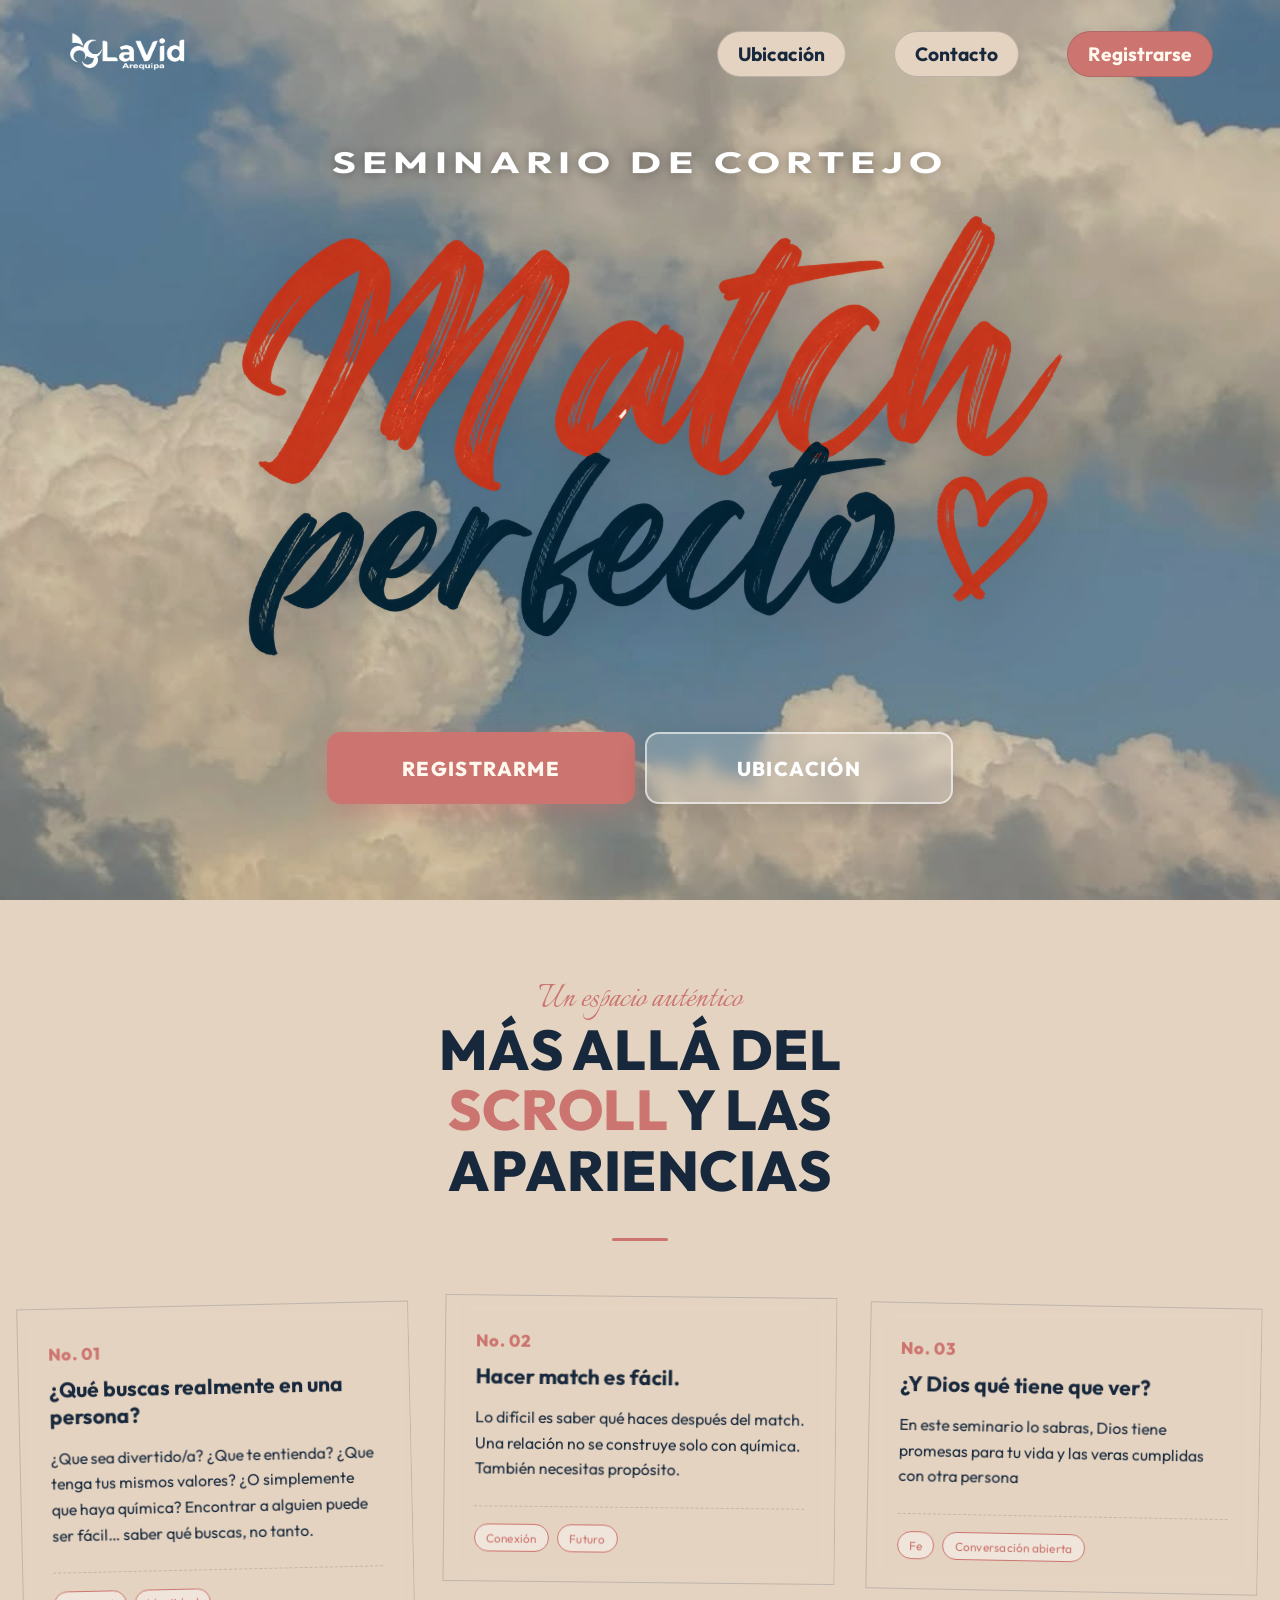
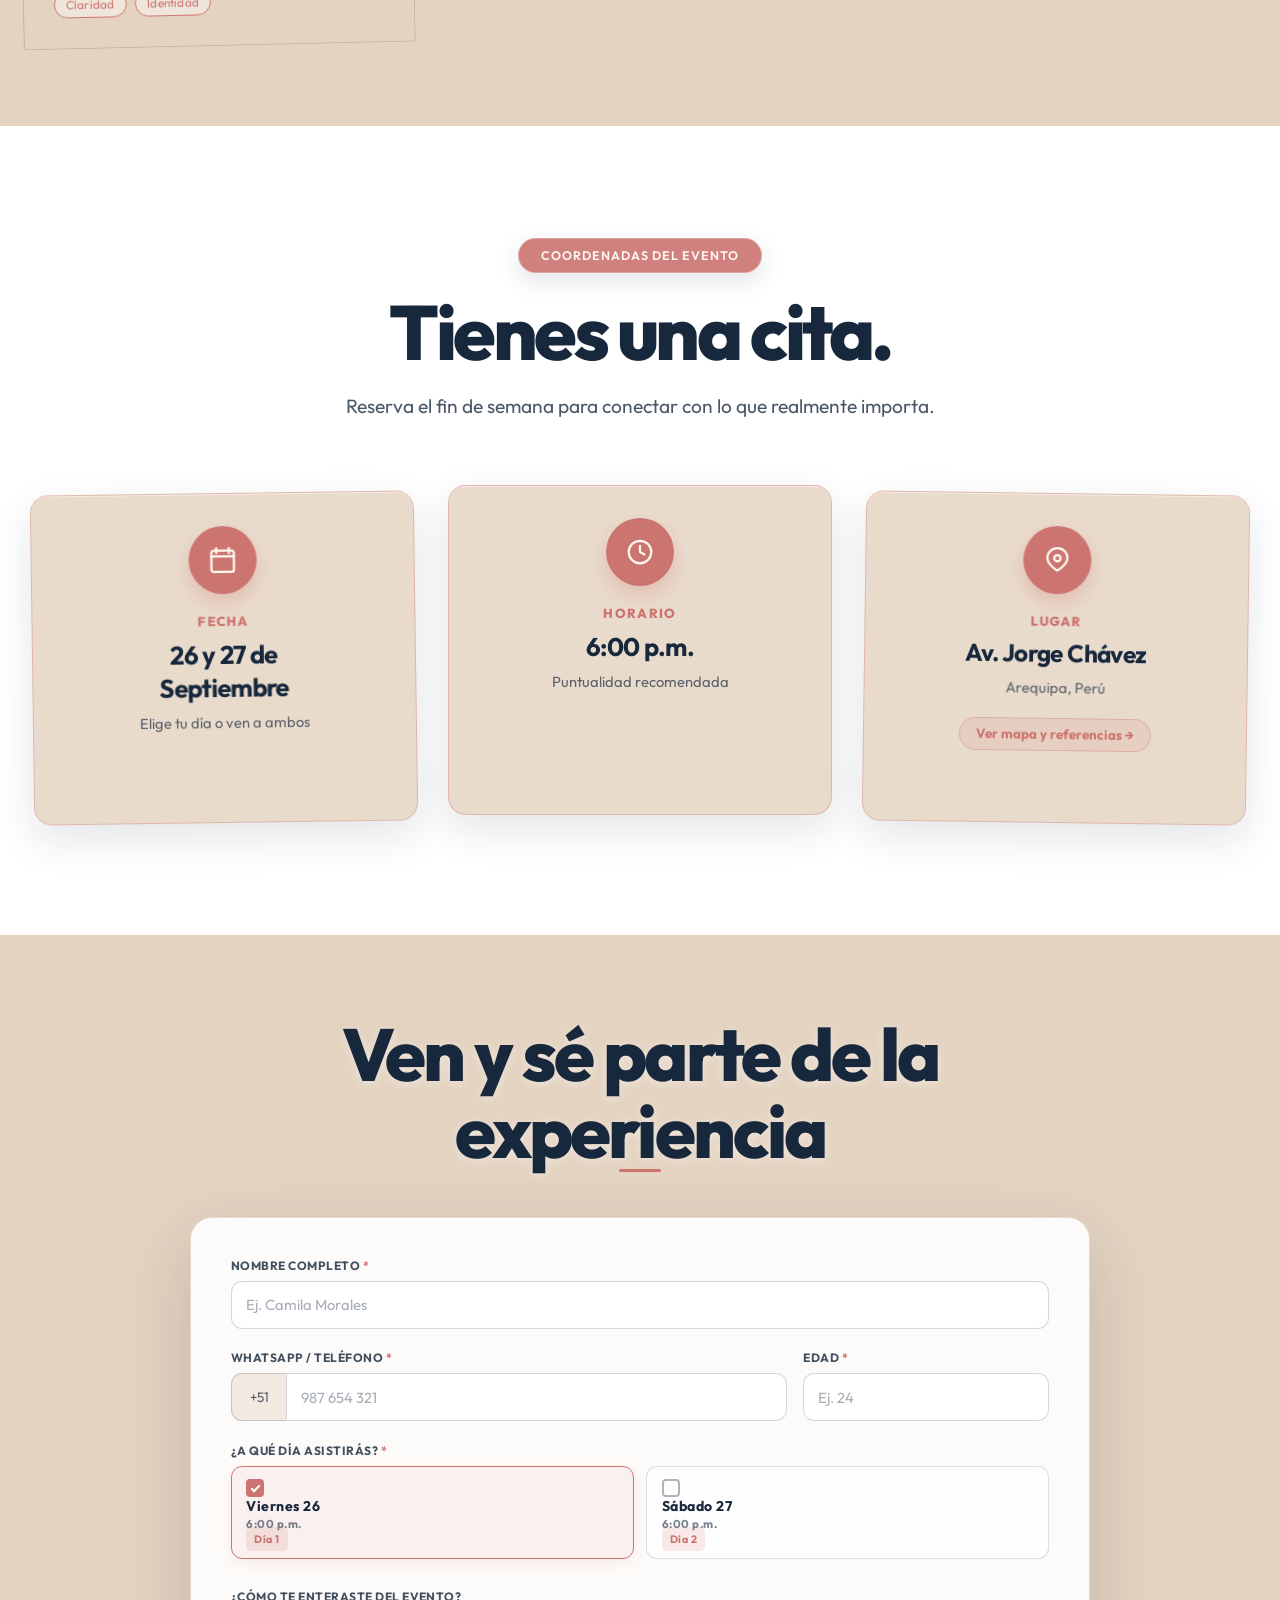
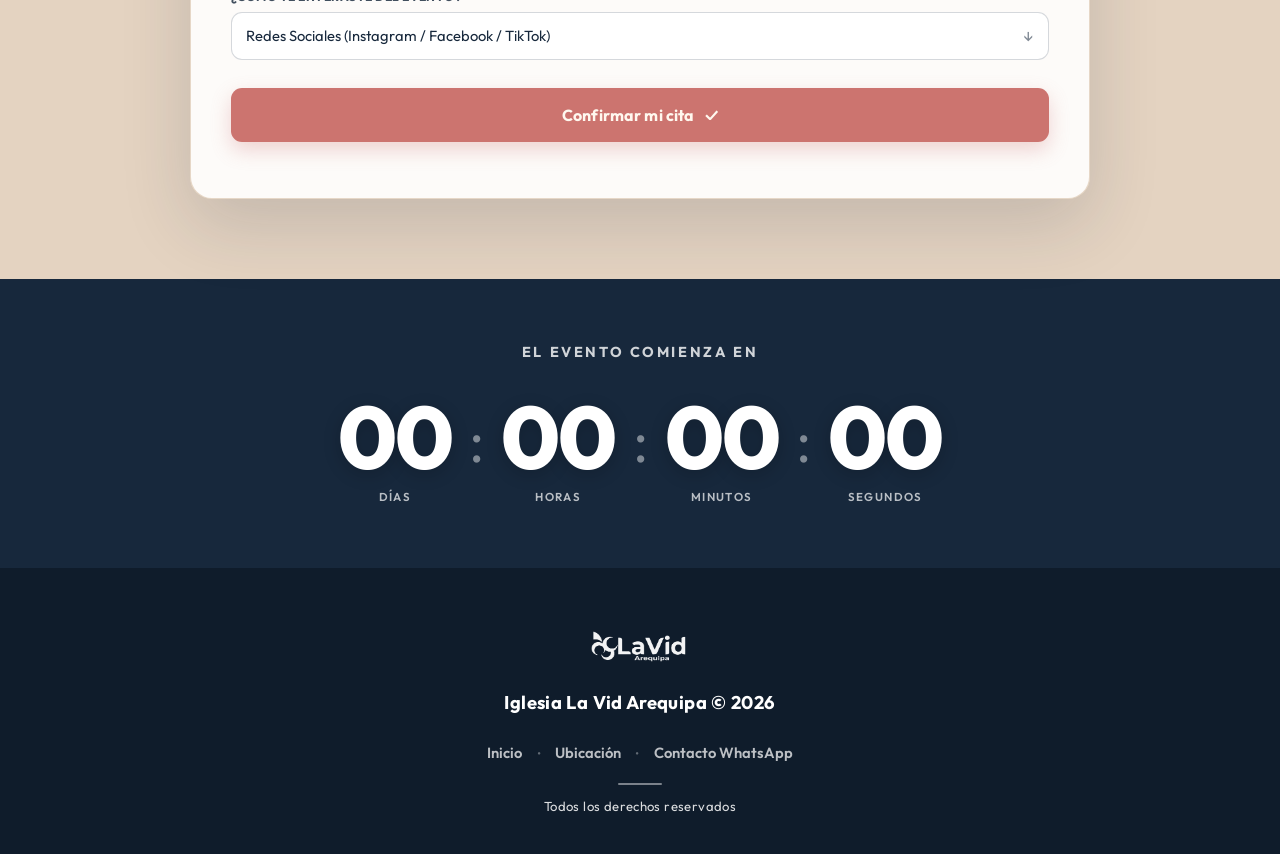
==== commit becc740c: "Hola matche" ====
--- a/index.html
+++ b/index.html
@@ -517,7 +517,7 @@
 
             /* ---- WhatsApp Contact ---- */
             // 👉 AQUÍ SOLO CAMBIA EL NÚMERO (código de país sin signos ni espacios, ej: 51987654321)
-            var WHATSAPP_NUMERO = '51999999999'; // 👈 Pon tu número aquí
+            var WHATSAPP_NUMERO = '51984425231'; // 👈 Pon tu número aquí
             var WHATSAPP_MENSAJE = '¡Hola! Quisiera más información sobre el evento Match Perfecto 🎯';
 
             function contactarWhatsApp() {
@@ -575,8 +575,48 @@
                 update();
                 setInterval(update, 1000);
             })();
+
+            /* ---- Aviso de descuento primera visita ---- */
+            (function initMerchNotice() {
+                var STORAGE_KEY = 'match_merch_notice_dismissed';
+                try {
+                    if (!localStorage.getItem(STORAGE_KEY)) {
+                        var noticeEl = document.getElementById('merchNotice');
+                        var closeBtn = document.getElementById('merchNoticeClose');
+                        if (noticeEl && closeBtn) {
+                            setTimeout(function () {
+                                noticeEl.classList.add('merch-notice--visible');
+                            }, 800);
+
+                            closeBtn.addEventListener('click', function (e) {
+                                e.stopPropagation();
+                                noticeEl.classList.remove('merch-notice--visible');
+                                try {
+                                    localStorage.setItem(STORAGE_KEY, 'true');
+                                } catch (err) { }
+                            });
+                        }
+                    }
+                } catch (e) { }
+            })();
         })();
     </script>
+
+    <!-- Aviso de bienvenida (Descuento Merch) -->
+    <aside class="merch-notice" id="merchNotice" role="alert" aria-live="polite">
+        <div class="merch-notice-icon" aria-hidden="true">🎁</div>
+        <div class="merch-notice-content">
+            <span class="merch-notice-badge">Beneficio Exclusivo</span>
+            <p class="merch-notice-text">Gana 10% de descuento en una prenda del Merch por tu registro</p>
+        </div>
+        <button type="button" class="merch-notice-close" id="merchNoticeClose" aria-label="Cerrar aviso">
+            <svg viewBox="0 0 24 24" width="16" height="16" stroke="currentColor" stroke-width="2.5" fill="none"
+                stroke-linecap="round" stroke-linejoin="round">
+                <line x1="18" y1="6" x2="6" y2="18"></line>
+                <line x1="6" y1="6" x2="18" y2="18"></line>
+            </svg>
+        </button>
+    </aside>
 </body>
 
 </html>
--- a/style.css
+++ b/style.css
@@ -11,11 +11,15 @@
 :root {
     --hero-max-width: min(860px, 90vw);
     --hero-aspect: 1296 / 837;
-    --ink: #2E1712;
-    --brick: #A6321F;
-    --gold: #C08A52;
-    --paper: rgba(251, 244, 232, 0.72);
-    --line: rgba(46, 23, 18, 0.18);
+    --navy: #17283C;
+    --rose: #CC746F;
+    --rose-dark: #B55F5A;
+    --cream: #E4D3C1;
+    --ink: #17283C;
+    --brick: #CC746F;
+    --gold: #CC746F;
+    --paper: rgba(228, 211, 193, 0.82);
+    --line: rgba(23, 40, 60, 0.18);
     /* Tipografías: Outfit (sin serifa), Italianno (manuscrita) */
     font-family: 'Outfit', -apple-system, BlinkMacSystemFont, 'Segoe UI', Roboto, sans-serif;
     color: var(--ink);
@@ -107,17 +111,22 @@
 
 a {
     text-decoration: none;
-    color: #4a152199;
+    color: var(--ink);
     font-family: 'Outfit', sans-serif;
     font-size: 1.2rem;
     font-weight: bold;
 }
 
 li {
-    border: 1px solid #000;
+    border: 1px solid rgba(23, 40, 60, 0.2);
     padding: 10px 20px;
     border-radius: 50px;
-    background-color: #e2bc9b;
+    background-color: var(--cream);
+    transition: transform 0.25s ease, background-color 0.25s ease;
+}
+
+li:hover {
+    transform: translateY(-2px);
 }
 
 nav:hover {
@@ -125,14 +134,20 @@
 }
 
 button {
-    background-color: transparent;
-    border: 1px solid #000;
+    background-color: var(--brick);
+    border: 1px solid rgba(23, 40, 60, 0.15);
     padding: 10px 20px;
     border-radius: 50px;
     font-size: 1.2rem;
     font-family: 'Outfit', sans-serif;
     font-weight: bold;
-    background-color: #c83e34;
+    color: #FFF8EF;
+    cursor: pointer;
+    transition: background-color 0.25s ease, transform 0.25s ease;
+}
+
+button:hover {
+    background-color: var(--rose-dark);
 }
 
 /* ---- Hamburger Button ---- */
@@ -297,14 +312,14 @@
     background: var(--brick);
     color: #FFF8EF;
     border: 2px solid var(--brick);
-    box-shadow: 0 8px 28px rgba(166, 50, 31, 0.35);
+    box-shadow: 0 8px 28px rgba(204, 116, 111, 0.4);
 }
 
 .hero-btn--primary:hover {
-    background: #8F291B;
-    border-color: #8F291B;
+    background: var(--rose-dark);
+    border-color: var(--rose-dark);
     transform: translateY(-3px);
-    box-shadow: 0 14px 38px rgba(166, 50, 31, 0.45);
+    box-shadow: 0 14px 38px rgba(204, 116, 111, 0.5);
 }
 
 .hero-btn--secondary {
@@ -395,7 +410,7 @@
         justify-content: flex-start;
         padding: 5rem 1.8rem 2rem;
         gap: 1.5rem;
-        background: linear-gradient(165deg, #3b1510 0%, #1e0b09 100%);
+        background: linear-gradient(165deg, #17283C 0%, #0d1723 100%);
         transform: translateX(100%);
         transition: transform 0.4s cubic-bezier(0.4, 0, 0.2, 1);
         z-index: 150;
@@ -510,7 +525,7 @@
    =================================================== */
 .section-2,
 .section-4 {
-    background-color: #E6BF9E;
+    background-color: var(--cream);
     width: 100%;
     min-height: 70vh;
     display: flex;
@@ -718,7 +733,7 @@
 
     border-radius: 999px;
 
-    background: rgba(166, 50, 31, 0.88);
+    background: rgba(204, 116, 111, 0.9);
 
     border: 1px solid rgba(255, 255, 255, 0.28);
 
@@ -732,7 +747,7 @@
     text-transform: uppercase;
 
     box-shadow:
-        0 8px 25px rgba(46, 23, 18, 0.12);
+        0 8px 25px rgba(23, 40, 60, 0.12);
 
     margin-bottom: 1.2rem;
 }
@@ -769,7 +784,7 @@
 
     max-width: 700px;
 
-    color: rgba(46, 23, 18, 0.78);
+    color: rgba(23, 40, 60, 0.78);
 
     font-family: 'Outfit', sans-serif;
 
@@ -817,9 +832,9 @@
 
     /* Cristal cálido */
 
-    background: rgba(251, 244, 232, 0.72);
-
-    border: 1px solid rgba(192, 138, 82, 0.55);
+    background: rgba(228, 211, 193, 0.82);
+
+    border: 1px solid rgba(204, 116, 111, 0.35);
 
     border-radius: 18px;
 
@@ -827,7 +842,7 @@
     -webkit-backdrop-filter: blur(8px);
 
     box-shadow:
-        0 15px 40px rgba(46, 23, 18, 0.12),
+        0 15px 40px rgba(23, 40, 60, 0.12),
         inset 0 1px 0 rgba(255, 255, 255, 0.5);
 
     transition:
@@ -857,10 +872,10 @@
 .event-card:hover {
     transform: translateY(-10px) rotate(0deg);
 
-    background: rgba(251, 244, 232, 0.84);
+    background: rgba(228, 211, 193, 0.92);
 
     box-shadow:
-        0 25px 55px rgba(46, 23, 18, 0.18),
+        0 25px 55px rgba(23, 40, 60, 0.18),
         inset 0 1px 0 rgba(255, 255, 255, 0.65);
 }
 
@@ -884,7 +899,7 @@
     background: var(--brick);
 
     box-shadow:
-        0 8px 18px rgba(166, 50, 31, 0.25);
+        0 8px 18px rgba(204, 116, 111, 0.3);
 }
 
 
@@ -896,7 +911,7 @@
 
     fill: none;
 
-    stroke: #F8DFAE;
+    stroke: #FFF8EF;
 
     stroke-width: 1.8;
 
@@ -959,7 +974,7 @@
 .event-small {
     margin: 0.55rem 0 0;
 
-    color: rgba(46, 23, 18, 0.65);
+    color: rgba(23, 40, 60, 0.68);
 
     font-family: 'Outfit', sans-serif;
 
@@ -1025,7 +1040,7 @@
 
     margin: 0.7rem auto 1.2rem;
 
-    color: rgba(46, 23, 18, 0.68);
+    color: rgba(23, 40, 60, 0.68);
 
     font-family: 'Outfit', sans-serif;
 
@@ -1062,9 +1077,9 @@
 
     padding: 2.5rem;
 
-    background: rgba(255, 252, 247, 0.88);
-
-    border: 1px solid rgba(255, 255, 255, 0.75);
+    background: rgba(255, 255, 255, 0.9);
+
+    border: 1px solid rgba(228, 211, 193, 0.9);
 
     border-radius: 22px;
 
@@ -1072,7 +1087,7 @@
     -webkit-backdrop-filter: blur(14px);
 
     box-shadow:
-        0 25px 70px rgba(46, 23, 18, 0.18),
+        0 25px 70px rgba(23, 40, 60, 0.16),
         inset 0 1px 0 rgba(255, 255, 255, 0.8);
 }
 
@@ -1095,7 +1110,7 @@
 
     margin-bottom: 0.5rem;
 
-    color: rgba(46, 23, 18, 0.8);
+    color: rgba(23, 40, 60, 0.82);
 
     font-family: 'Outfit', sans-serif;
 
@@ -1126,13 +1141,13 @@
 
     padding: 0 14px;
 
-    border: 1px solid rgba(46, 23, 18, 0.16);
+    border: 1px solid rgba(23, 40, 60, 0.18);
 
     border-radius: 11px;
 
     outline: none;
 
-    background: rgba(255, 255, 255, 0.75);
+    background: rgba(255, 255, 255, 0.85);
 
     color: var(--ink);
 
@@ -1149,7 +1164,7 @@
 
 .form-group input::placeholder {
 
-    color: rgba(46, 23, 18, 0.35);
+    color: rgba(23, 40, 60, 0.38);
 }
 
 
@@ -1161,7 +1176,7 @@
     background: #fff;
 
     box-shadow:
-        0 0 0 3px rgba(166, 50, 31, 0.10);
+        0 0 0 3px rgba(204, 116, 111, 0.15);
 }
 
 
@@ -1198,17 +1213,18 @@
     display: flex;
 
     align-items: center;
+
     justify-content: center;
 
-    border: 1px solid rgba(46, 23, 18, 0.16);
+    border: 1px solid rgba(23, 40, 60, 0.18);
 
     border-right: none;
 
     border-radius: 11px 0 0 11px;
 
-    background: rgba(244, 238, 229, 0.85);
-
-    color: rgba(46, 23, 18, 0.6);
+    background: rgba(228, 211, 193, 0.45);
+
+    color: rgba(23, 40, 60, 0.7);
 
     font-family: 'Outfit', sans-serif;
 
@@ -1250,11 +1266,11 @@
 
     padding: 0.75rem 0.9rem;
 
-    border: 1.5px solid rgba(46, 23, 18, 0.13);
+    border: 1.5px solid rgba(23, 40, 60, 0.15);
 
     border-radius: 11px;
 
-    background: rgba(255, 255, 255, 0.72);
+    background: rgba(255, 255, 255, 0.75);
 
     cursor: pointer;
 
@@ -1269,7 +1285,7 @@
 
     transform: translateY(-2px);
 
-    border-color: rgba(166, 50, 31, 0.4);
+    border-color: rgba(204, 116, 111, 0.45);
 }
 
 
@@ -1294,7 +1310,7 @@
 
     flex-shrink: 0;
 
-    border: 2px solid rgba(46, 23, 18, 0.3);
+    border: 2px solid rgba(23, 40, 60, 0.35);
 
     border-radius: 4px;
 
@@ -1310,10 +1326,10 @@
 
     border-color: var(--brick);
 
-    background: rgba(166, 50, 31, 0.055);
+    background: rgba(204, 116, 111, 0.08);
 
     box-shadow:
-        0 4px 14px rgba(166, 50, 31, 0.08);
+        0 4px 14px rgba(204, 116, 111, 0.12);
 }
 
 
@@ -1369,7 +1385,7 @@
 
 .day-info small {
 
-    color: rgba(46, 23, 18, 0.55);
+    color: rgba(23, 40, 60, 0.58);
 
     font-family: 'Outfit', sans-serif;
 
@@ -1387,9 +1403,9 @@
 
     border-radius: 5px;
 
-    background: rgba(192, 138, 82, 0.13);
-
-    color: rgba(46, 23, 18, 0.7);
+    background: rgba(204, 116, 111, 0.15);
+
+    color: var(--ink);
 
     font-family: 'Outfit', sans-serif;
 
@@ -1431,7 +1447,7 @@
 
     transform: translateY(-50%);
 
-    color: rgba(46, 23, 18, 0.55);
+    color: rgba(23, 40, 60, 0.55);
 
     font-size: 1rem;
 
@@ -1470,7 +1486,7 @@
     cursor: pointer;
 
     box-shadow:
-        0 8px 20px rgba(166, 50, 31, 0.22);
+        0 8px 20px rgba(204, 116, 111, 0.3);
 
     transition:
         transform 0.25s ease,
@@ -1491,10 +1507,10 @@
 
     transform: translateY(-2px);
 
-    background: #8F291B;
+    background: var(--rose-dark);
 
     box-shadow:
-        0 12px 25px rgba(166, 50, 31, 0.3);
+        0 12px 25px rgba(204, 116, 111, 0.4);
 }
 
 
@@ -1773,7 +1789,7 @@
 ========================================================= */
 .countdown-section {
     width: 100%;
-    background-color: #9F8C76;
+    background-color: var(--navy);
     padding: 4rem 2rem;
     text-align: center;
 }
@@ -1842,7 +1858,7 @@
 ========================================================= */
 .site-footer {
     width: 100%;
-    background-color: #6B5D4F;
+    background-color: #0F1C2B;
     padding: 3.5rem 2rem 2.5rem;
     text-align: center;
 }
@@ -2005,8 +2021,8 @@
 
 .event-card--interactive:hover {
     transform: translateY(-8px);
-    border-color: rgba(166, 50, 31, 0.5);
-    box-shadow: 0 16px 40px rgba(166, 50, 31, 0.15);
+    border-color: rgba(204, 116, 111, 0.6);
+    box-shadow: 0 16px 40px rgba(23, 40, 60, 0.16);
 }
 
 .event-card-action {
@@ -2015,8 +2031,8 @@
     gap: 0.4rem;
     margin-top: 1.2rem;
     padding: 0.45rem 1rem;
-    background: rgba(166, 50, 31, 0.1);
-    border: 1px solid rgba(166, 50, 31, 0.28);
+    background: rgba(204, 116, 111, 0.12);
+    border: 1px solid rgba(204, 116, 111, 0.35);
     border-radius: 999px;
     color: var(--brick);
     font-size: 0.84rem;
@@ -2028,7 +2044,7 @@
 .event-card:hover .event-card-action {
     background: var(--brick);
     color: #FFF8EF;
-    box-shadow: 0 4px 14px rgba(166, 50, 31, 0.3);
+    box-shadow: 0 4px 14px rgba(204, 116, 111, 0.35);
     transform: translateX(3px);
 }
 
@@ -2095,7 +2111,7 @@
     justify-content: center;
     padding: 0.55rem 1.4rem;
     border-radius: 999px;
-    background: rgba(166, 50, 31, 0.88);
+    background: rgba(204, 116, 111, 0.9);
     border: 1px solid rgba(255, 255, 255, 0.28);
     color: #FFF8EF;
     font-family: 'Outfit', sans-serif;
@@ -2103,7 +2119,7 @@
     font-weight: 600;
     letter-spacing: 0.08em;
     text-transform: uppercase;
-    box-shadow: 0 8px 25px rgba(46, 23, 18, 0.12);
+    box-shadow: 0 8px 25px rgba(23, 40, 60, 0.12);
     margin-bottom: 1.2rem;
 }
 
@@ -2121,7 +2137,7 @@
 .ubicacion-subtitle {
     margin: 1.2rem auto 0;
     max-width: 600px;
-    color: rgba(46, 23, 18, 0.78);
+    color: rgba(23, 40, 60, 0.78);
     font-family: 'Outfit', sans-serif;
     font-size: clamp(1rem, 1.5vw, 1.2rem);
     font-weight: 400;
@@ -2143,9 +2159,9 @@
     height: 500px;
     border-radius: 22px;
     overflow: hidden;
-    border: 1px solid rgba(192, 138, 82, 0.4);
+    border: 1px solid rgba(204, 116, 111, 0.35);
     box-shadow:
-        0 25px 70px rgba(46, 23, 18, 0.18),
+        0 25px 70px rgba(23, 40, 60, 0.18),
         inset 0 1px 0 rgba(255, 255, 255, 0.5);
 }
 
@@ -2158,7 +2174,7 @@
 /* Detalles */
 .ubicacion-details-section {
     width: 100%;
-    background-color: #E6BF9E;
+    background-color: var(--cream);
     padding: 4rem 2rem;
 }
 
@@ -2175,15 +2191,15 @@
 }
 
 .ubicacion-info-card {
-    background: rgba(251, 244, 232, 0.72);
-    border: 1px solid rgba(192, 138, 82, 0.55);
+    background: rgba(255, 255, 255, 0.85);
+    border: 1px solid rgba(204, 116, 111, 0.3);
     border-radius: 18px;
     padding: 2rem 1.5rem;
     text-align: center;
     backdrop-filter: blur(8px);
     -webkit-backdrop-filter: blur(8px);
     box-shadow:
-        0 15px 40px rgba(46, 23, 18, 0.12),
+        0 15px 40px rgba(23, 40, 60, 0.12),
         inset 0 1px 0 rgba(255, 255, 255, 0.5);
     transition: transform 0.35s ease, box-shadow 0.35s ease;
 }
@@ -2191,7 +2207,7 @@
 .ubicacion-info-card:hover {
     transform: translateY(-6px);
     box-shadow:
-        0 25px 55px rgba(46, 23, 18, 0.18),
+        0 25px 55px rgba(23, 40, 60, 0.18),
         inset 0 1px 0 rgba(255, 255, 255, 0.65);
 }
 
@@ -2204,14 +2220,14 @@
     justify-content: center;
     margin: 0 auto 1rem;
     background: var(--brick);
-    box-shadow: 0 8px 18px rgba(166, 50, 31, 0.25);
+    box-shadow: 0 8px 18px rgba(204, 116, 111, 0.3);
 }
 
 .ubicacion-info-icon svg {
     width: 26px;
     height: 26px;
     fill: none;
-    stroke: #F8DFAE;
+    stroke: #FFF8EF;
     stroke-width: 1.8;
     stroke-linecap: round;
     stroke-linejoin: round;
@@ -2230,7 +2246,7 @@
     font-weight: 400;
     font-size: 0.95rem;
     line-height: 1.5;
-    color: rgba(46, 23, 18, 0.7);
+    color: rgba(23, 40, 60, 0.7);
     margin: 0;
 }
 
@@ -2256,14 +2272,14 @@
     font-weight: 700;
     text-decoration: none;
     letter-spacing: 0.02em;
-    box-shadow: 0 8px 20px rgba(166, 50, 31, 0.22);
+    box-shadow: 0 8px 20px rgba(204, 116, 111, 0.3);
     transition: transform 0.25s ease, box-shadow 0.25s ease, background 0.25s ease;
 }
 
 .ubicacion-maps-btn:hover {
     transform: translateY(-3px);
-    background: #8F291B;
-    box-shadow: 0 14px 30px rgba(166, 50, 31, 0.35);
+    background: var(--rose-dark);
+    box-shadow: 0 14px 30px rgba(204, 116, 111, 0.4);
 }
 
 .ubicacion-register-btn {
@@ -2272,8 +2288,8 @@
     gap: 0.4rem;
     padding: 1rem 2.2rem;
     border-radius: 12px;
-    background: rgba(46, 23, 18, 0.08);
-    border: 2px solid rgba(46, 23, 18, 0.2);
+    background: rgba(23, 40, 60, 0.08);
+    border: 2px solid rgba(23, 40, 60, 0.2);
     color: var(--ink);
     font-family: 'Outfit', sans-serif;
     font-size: 1rem;
@@ -2285,8 +2301,8 @@
 
 .ubicacion-register-btn:hover {
     transform: translateY(-3px);
-    background: rgba(46, 23, 18, 0.14);
-    box-shadow: 0 12px 25px rgba(46, 23, 18, 0.12);
+    background: rgba(23, 40, 60, 0.14);
+    box-shadow: 0 12px 25px rgba(23, 40, 60, 0.12);
 }
 
 /* Responsive ubicación */
@@ -2389,8 +2405,8 @@
     gap: 0.45rem;
     padding: 0.6rem 1.25rem;
     border-radius: 999px;
-    background: rgba(255, 255, 255, 0.35);
-    border: 1px solid rgba(192, 138, 82, 0.5);
+    background: rgba(255, 255, 255, 0.6);
+    border: 1px solid rgba(23, 40, 60, 0.15);
     color: var(--ink);
     font-family: 'Outfit', sans-serif;
     font-size: 0.88rem;
@@ -2401,9 +2417,9 @@
 }
 
 .ubicacion-action-pill:hover {
-    background: rgba(255, 255, 255, 0.65);
+    background: #fff;
     transform: translateY(-2px);
-    box-shadow: 0 8px 18px rgba(46, 23, 18, 0.12);
+    box-shadow: 0 8px 18px rgba(23, 40, 60, 0.12);
 }
 
 .nav-link--active {
@@ -2420,13 +2436,13 @@
     align-items: center;
     justify-content: space-between;
     padding: 0.75rem 1.25rem;
-    background: rgba(46, 23, 18, 0.9);
+    background: rgba(23, 40, 60, 0.94);
     color: #FFF8EF;
     font-family: 'Outfit', sans-serif;
     font-size: 0.88rem;
     font-weight: 600;
     backdrop-filter: blur(10px);
-    border-bottom: 1px solid rgba(192, 138, 82, 0.35);
+    border-bottom: 1px solid rgba(204, 116, 111, 0.35);
 }
 
 .ubicacion-map-title {
@@ -2457,4 +2473,123 @@
     border-radius: 50%;
     background: #4ade80;
     box-shadow: 0 0 8px #4ade80;
+}
+
+/* =========================================================
+   AVISO FLOTANTE (MERCH DESCUENTO - PRIMERA VISITA)
+========================================================= */
+.merch-notice {
+    position: fixed;
+    bottom: 24px;
+    right: 24px;
+    z-index: 9999;
+    max-width: 380px;
+    background: #17283C;
+    border: 1.5px solid rgba(204, 116, 111, 0.55);
+    border-radius: 16px;
+    padding: 0.95rem 1.15rem;
+    box-shadow: 0 16px 36px rgba(23, 40, 60, 0.45), 0 0 0 1px rgba(228, 211, 193, 0.15);
+    backdrop-filter: blur(12px);
+    -webkit-backdrop-filter: blur(12px);
+    display: flex;
+    align-items: flex-start;
+    gap: 0.85rem;
+    transform: translateY(130%);
+    opacity: 0;
+    pointer-events: none;
+    transition: transform 0.45s cubic-bezier(0.16, 1, 0.3, 1), opacity 0.45s ease;
+}
+
+.merch-notice--visible {
+    transform: translateY(0);
+    opacity: 1;
+    pointer-events: auto;
+}
+
+.merch-notice-icon {
+    flex-shrink: 0;
+    width: 36px;
+    height: 36px;
+    background: #CC746F;
+    color: #FFF8EF;
+    border-radius: 10px;
+    display: flex;
+    align-items: center;
+    justify-content: center;
+    font-size: 1.15rem;
+    box-shadow: 0 4px 12px rgba(204, 116, 111, 0.4);
+}
+
+.merch-notice-content {
+    flex: 1;
+    min-width: 0;
+}
+
+.merch-notice-badge {
+    display: inline-block;
+    background: rgba(204, 116, 111, 0.22);
+    color: #CC746F;
+    border: 1px solid rgba(204, 116, 111, 0.45);
+    font-size: 0.68rem;
+    font-weight: 800;
+    letter-spacing: 0.08em;
+    text-transform: uppercase;
+    padding: 0.18rem 0.5rem;
+    border-radius: 6px;
+    margin-bottom: 0.35rem;
+}
+
+.merch-notice-text {
+    font-family: 'Outfit', sans-serif;
+    font-size: 0.88rem;
+    line-height: 1.38;
+    font-weight: 600;
+    color: #E4D3C1;
+    margin: 0;
+}
+
+.merch-notice-close {
+    flex-shrink: 0;
+    background: transparent !important;
+    border: none !important;
+    padding: 4px !important;
+    width: 28px !important;
+    height: 28px !important;
+    border-radius: 6px !important;
+    color: rgba(228, 211, 193, 0.65) !important;
+    cursor: pointer;
+    display: flex;
+    align-items: center;
+    justify-content: center;
+    transition: color 0.2s, background-color 0.2s, transform 0.2s;
+    line-height: 1;
+    box-shadow: none !important;
+}
+
+.merch-notice-close:hover {
+    color: #FFF8EF !important;
+    background: rgba(255, 255, 255, 0.12) !important;
+    transform: scale(1.1);
+}
+
+@media (max-width: 480px) {
+    .merch-notice {
+        bottom: 16px;
+        left: 14px;
+        right: 14px;
+        max-width: calc(100% - 28px);
+        padding: 0.85rem 0.95rem;
+        border-radius: 14px;
+    }
+
+    .merch-notice-icon {
+        width: 32px;
+        height: 32px;
+        font-size: 1rem;
+    }
+
+    .merch-notice-text {
+        font-size: 0.82rem;
+        line-height: 1.32;
+    }
 }
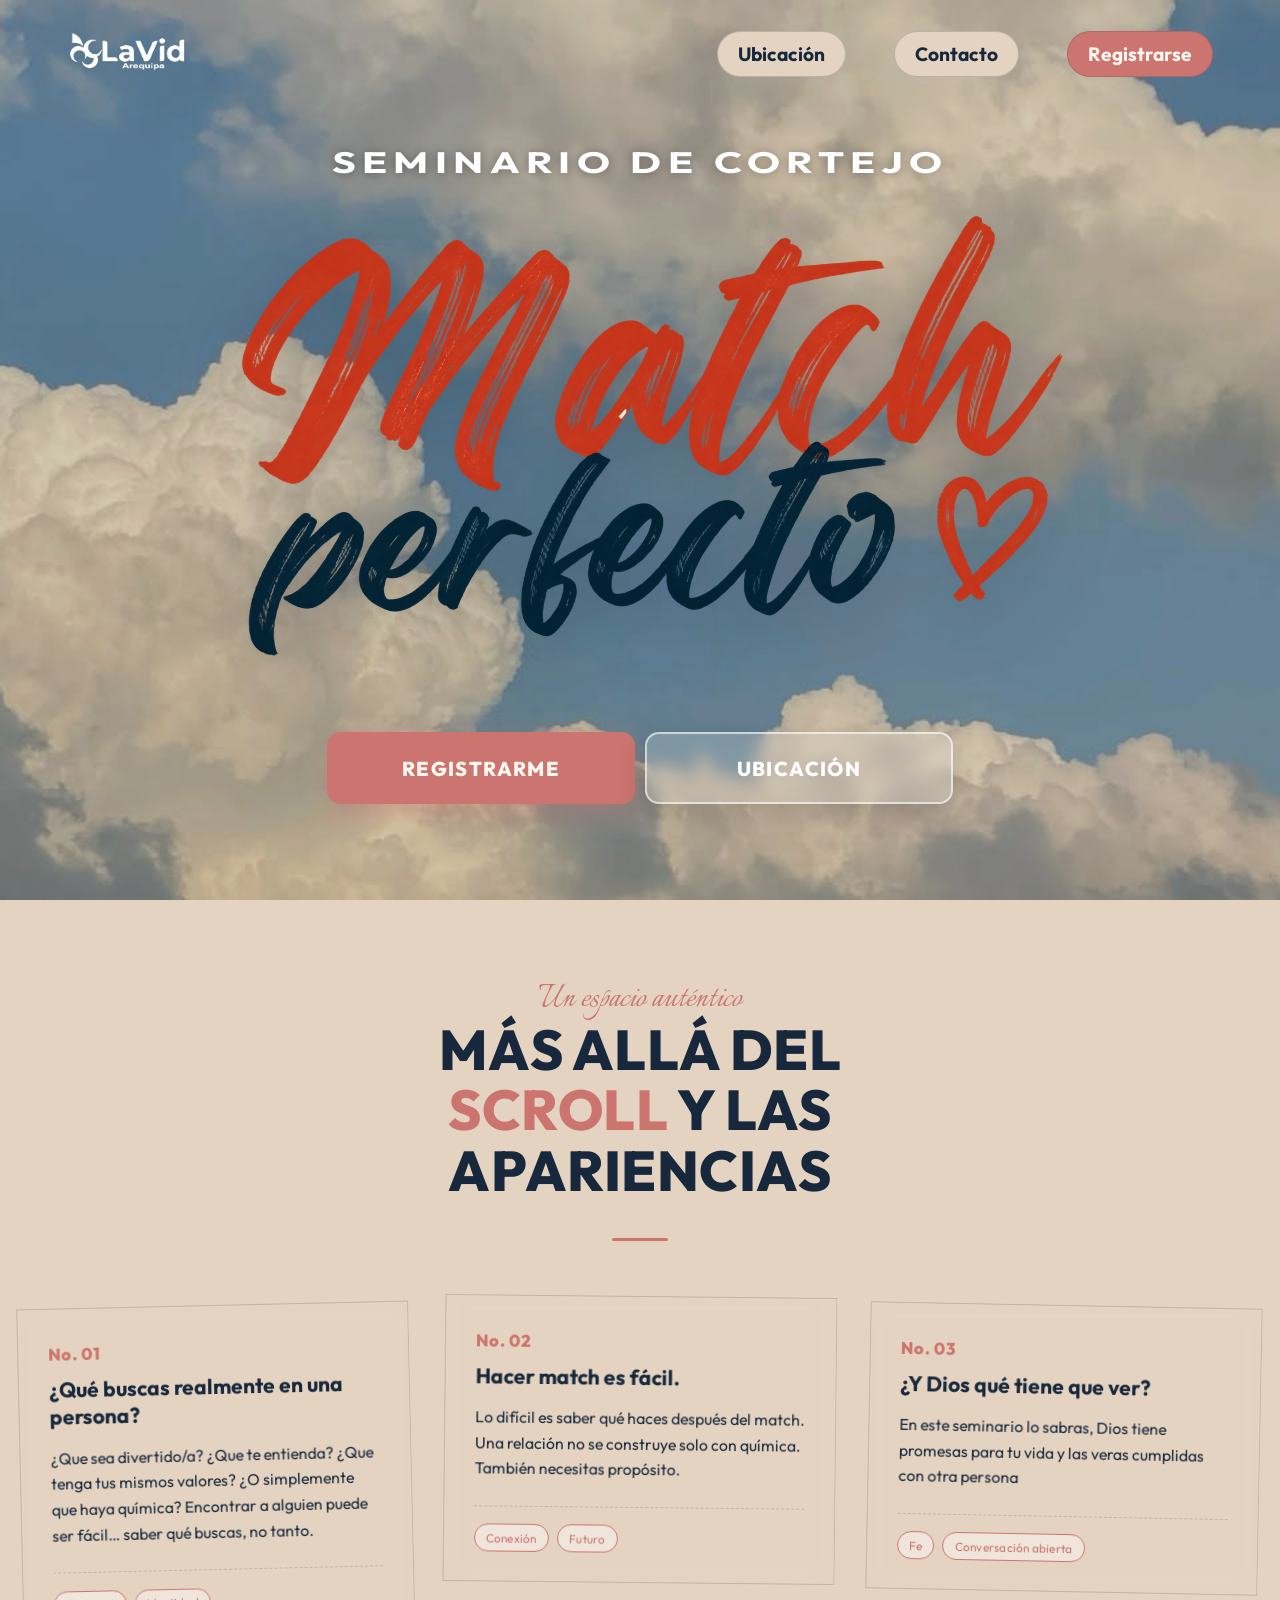
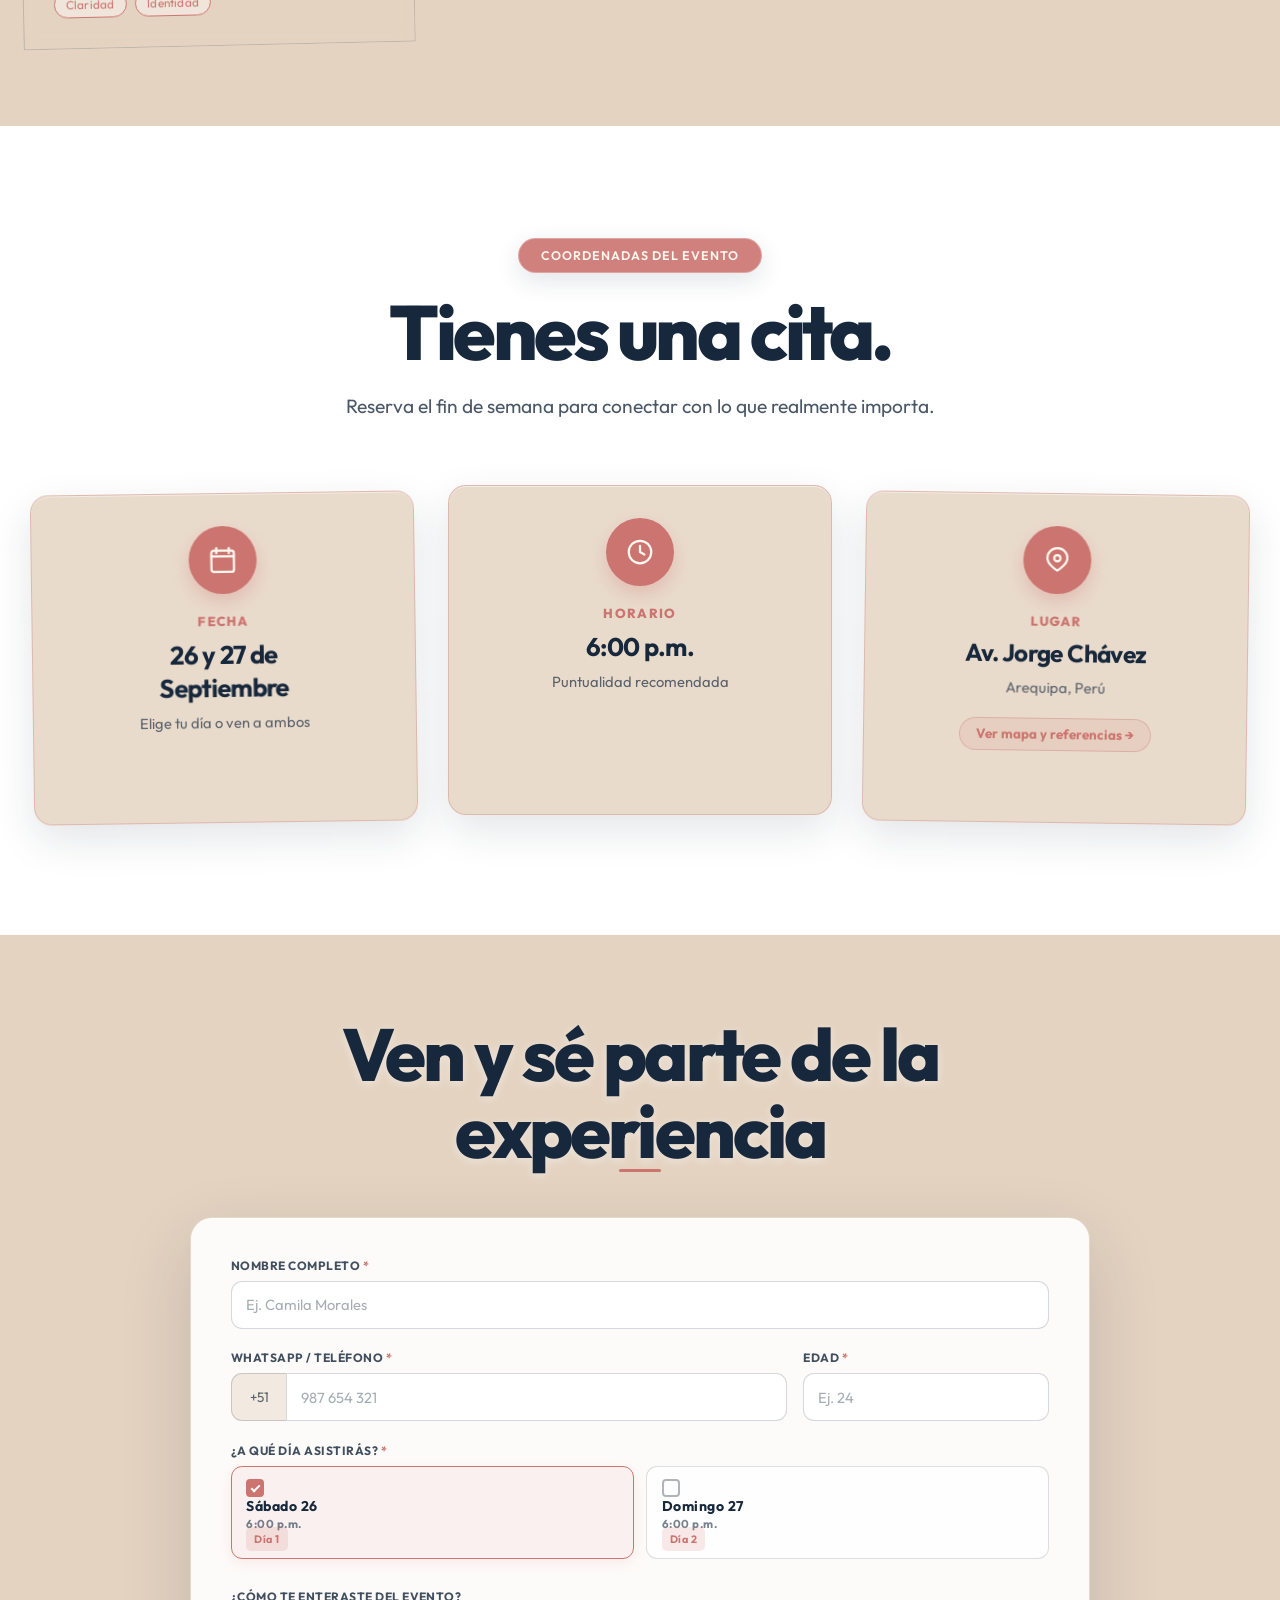
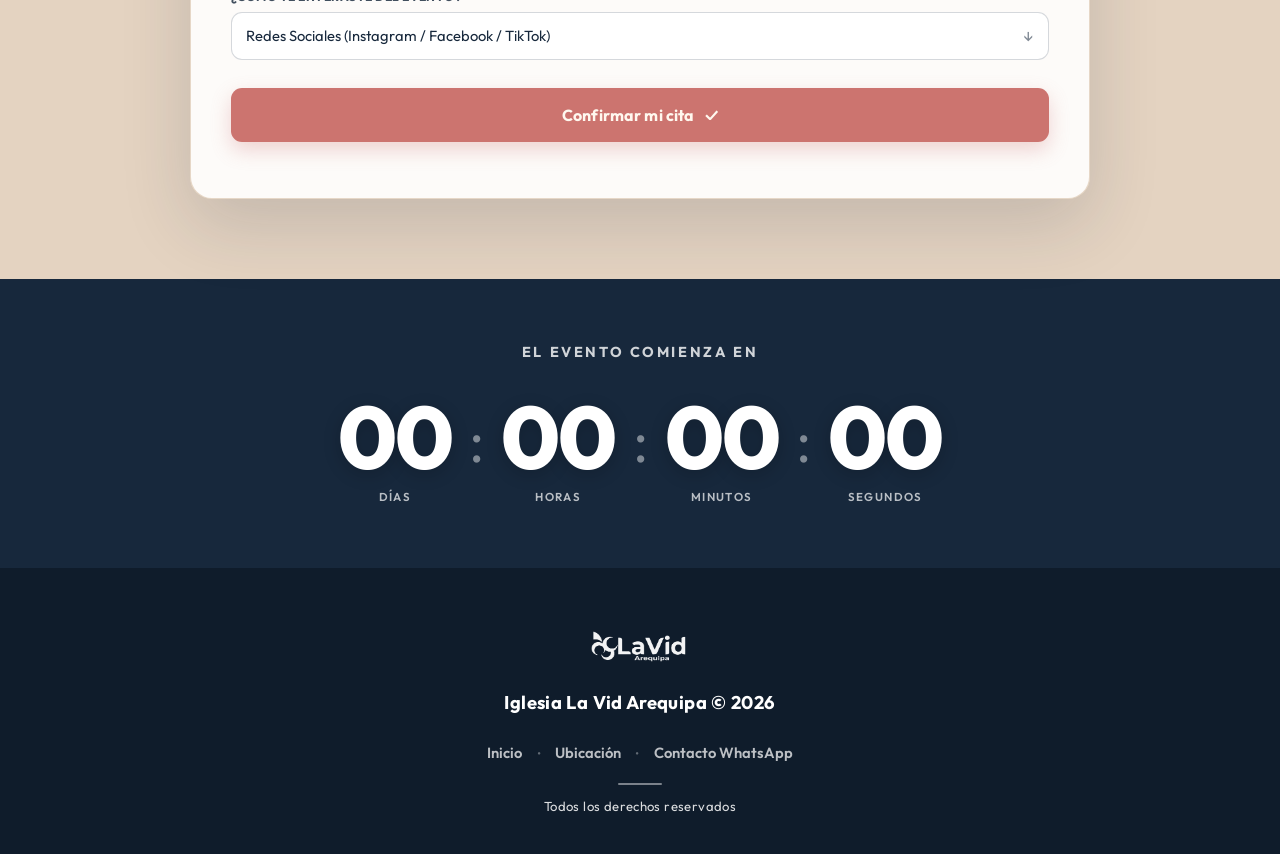
==== commit cf78cc13: "Actualización del sitio web" ====
--- a/index.html
+++ b/index.html
@@ -299,7 +299,7 @@
                             <div class="day-info">
 
                                 <strong>
-                                    Viernes 26
+                                    Sábado 26
                                 </strong>
 
                                 <small>
@@ -324,7 +324,7 @@
                             <div class="day-info">
 
                                 <strong>
-                                    Sábado 27
+                                    Domingo 27
                                 </strong>
 
                                 <small>
